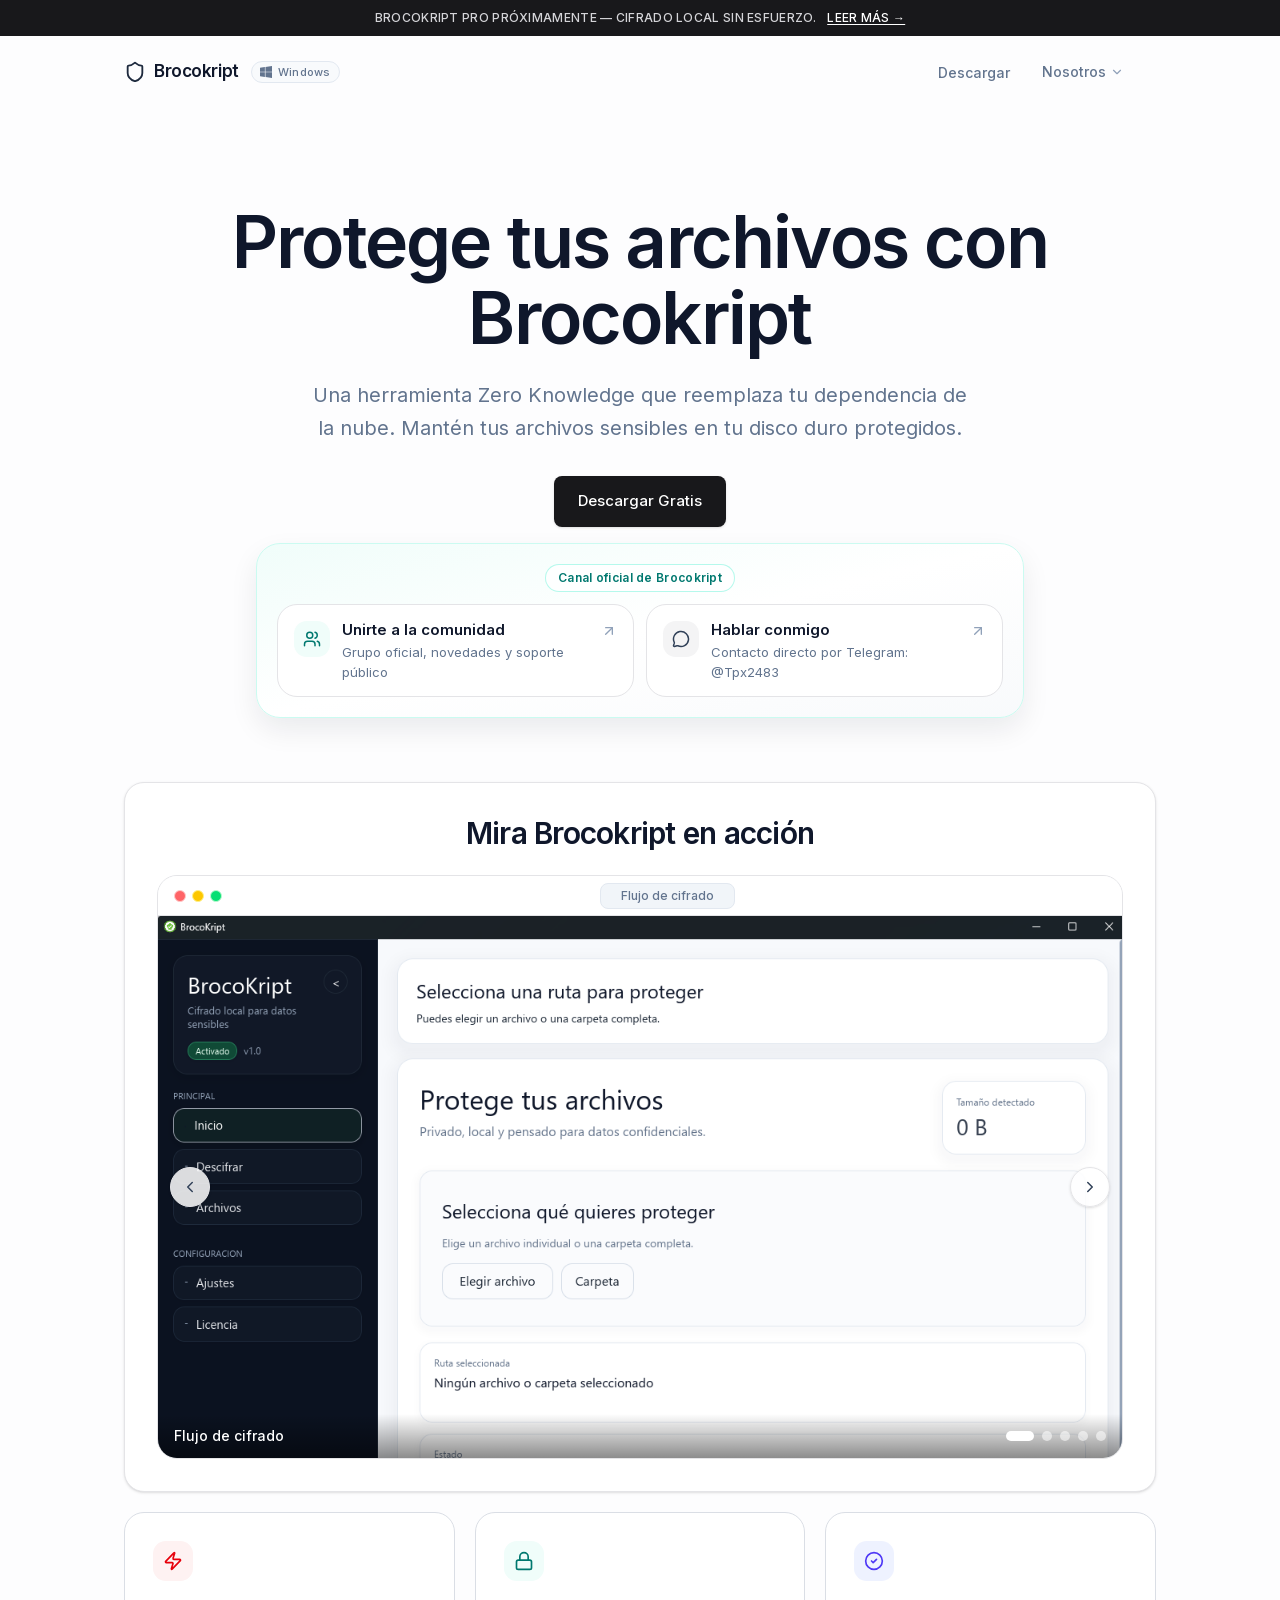
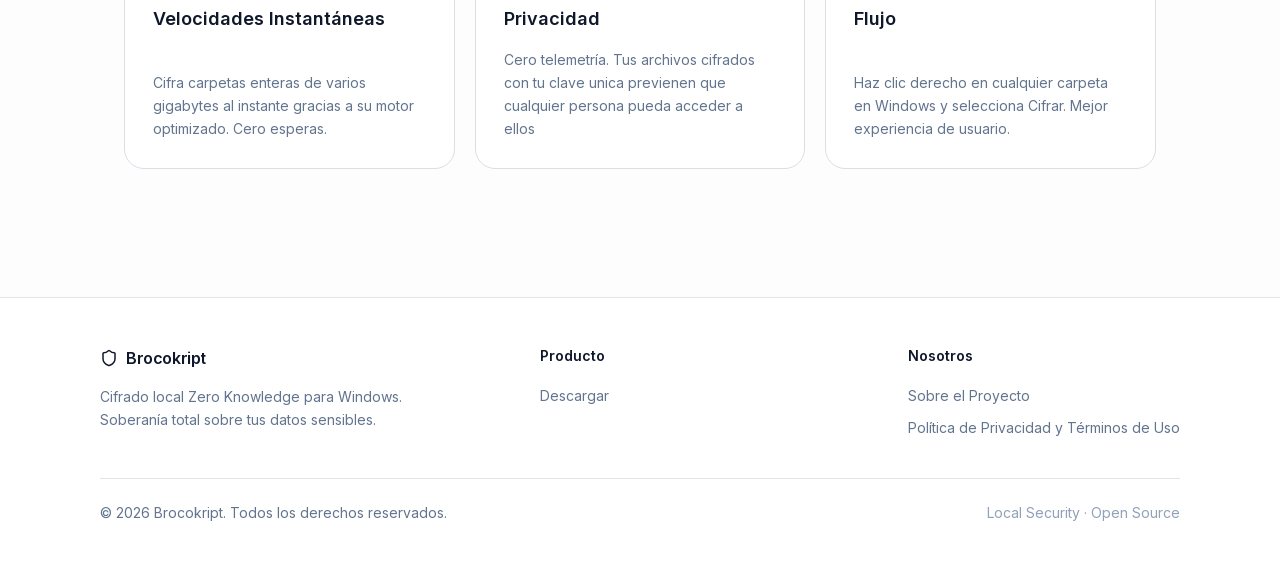
==== index.html @ 17223a68 "Add files via upload" ====
<!DOCTYPE html><html lang="es" class="inter_5901b7c6-module__ec5Qua__variable jetbrains_mono_8d4dab2e-module__xz2qEq__variable" data-scroll-behavior="smooth"><head><meta charSet="utf-8"/><meta name="viewport" content="width=device-width, initial-scale=1"/><link rel="preload" href="/_next/static/media/70bc3e132a0a741e-s.p.1409xf.ylxg8g.woff2" as="font" crossorigin="" type="font/woff2"/><link rel="preload" href="/_next/static/media/83afe278b6a6bb3c-s.p.0q-301v4kxxnr.woff2" as="font" crossorigin="" type="font/woff2"/><link rel="preload" as="image" href="/img/2.png"/><link rel="stylesheet" href="/_next/static/chunks/0jhj.skjzxoo5.css" data-precedence="next"/><link rel="preload" as="script" fetchPriority="low" href="/_next/static/chunks/05tsy9pxtuyv0.js"/><script src="/_next/static/chunks/02i7dfk78~t~2.js" async=""></script><script src="/_next/static/chunks/0vkgb7xyv-nko.js" async=""></script><script src="/_next/static/chunks/0if2ott4se3x8.js" async=""></script><script src="/_next/static/chunks/turbopack-18cuqfn9elldu.js" async=""></script><script src="/_next/static/chunks/0bvmlvd-nt4gj.js" async=""></script><script src="/_next/static/chunks/0d3shmwh5_nmn.js" async=""></script><script src="/_next/static/chunks/0~7e-9u4e_onh.js" async=""></script><script src="/_next/static/chunks/0jyjbh.x~tcw~.js" async=""></script><meta name="next-size-adjust" content=""/><title>Brocokript</title><meta name="description" content="Cifra y protege tus carpetas al instante de forma local. Tecnología de seguridad extrema (AES-256), sin necesidad de subir nada a la nube ni tener conocimientos técnicos."/><meta name="keywords" content="cifrado fácil,proteger carpetas,privacidad,AES-256,seguridad,local,Brocokript"/><meta property="og:title" content="Brocokript | Tu privacidad, blindada."/><meta property="og:description" content="Cifrado local AES-256-GCM fácil de usar. Sin servidores ni huellas en tu ordenador. El control es tuyo."/><meta property="og:type" content="website"/><meta name="twitter:card" content="summary"/><meta name="twitter:title" content="Brocokript | Tu privacidad, blindada."/><meta name="twitter:description" content="Cifrado local AES-256-GCM fácil de usar. Sin servidores ni huellas en tu ordenador. El control es tuyo."/><link rel="shortcut icon" href="/icon.svg"/><link rel="icon" href="/icon.svg"/><link rel="apple-touch-icon" href="/apple-icon.png"/><script src="/_next/static/chunks/03~yq9q893hmn.js" noModule=""></script></head><body class="font-sans antialiased"><div hidden=""><!--$--><!--/$--></div><main class="min-h-screen bg-[#FDFDFE] text-slate-900 font-sans selection:bg-teal-100"><div class="bg-zinc-900 text-zinc-300 py-2.5 px-4 text-center text-xs font-medium tracking-wide">BROCOKRIPT PRO PRÓXIMAMENTE — CIFRADO LOCAL SIN ESFUERZO.<!-- --> <a class="text-white underline underline-offset-2 ml-2 hover:text-teal-300 transition-colors" href="/descargar/">LEER MÁS →</a></div><header class="sticky top-0 z-50 transition-all duration-200 bg-transparent"><nav class="max-w-[1080px] mx-auto px-4 sm:px-6 h-[72px] flex items-center justify-between"><div class="flex items-center gap-3"><a class="flex items-center gap-2 group" href="/"><svg xmlns="http://www.w3.org/2000/svg" width="22" height="22" viewBox="0 0 24 24" fill="none" stroke="currentColor" stroke-width="2" stroke-linecap="round" stroke-linejoin="round" class="lucide lucide-shield text-slate-800 transition-colors" aria-hidden="true"><path d="M20 13c0 5-3.5 7.5-7.66 8.95a1 1 0 0 1-.67-.01C7.5 20.5 4 18 4 13V6a1 1 0 0 1 1-1c2 0 4.5-1.2 6.24-2.72a1.17 1.17 0 0 1 1.52 0C14.51 3.81 17 5 19 5a1 1 0 0 1 1 1z"></path></svg><span class="font-semibold text-[17px] tracking-tight text-slate-900">Brocokript</span></a><span class="hidden sm:inline-flex items-center gap-1.5 px-2 py-0.5 rounded-full border border-slate-200 bg-slate-50 text-[11px] font-medium text-slate-500 tracking-wide"><svg class="w-3 h-3" viewBox="0 0 24 24" fill="currentColor"><path d="M0 3.449L9.75 2.1v9.451H0m10.949-9.602L24 0v11.4H10.949M0 12.6h9.75v9.451L0 20.699M10.949 12.6H24V24l-12.9-1.801"></path></svg>Windows</span></div><ul class="hidden md:flex items-center gap-8 ml-auto mr-8"><li><a class="text-sm font-medium transition-colors text-slate-500 hover:text-slate-900" href="/descargar/">Descargar</a></li><li class="relative group"><button class="flex items-center gap-1 text-sm font-medium text-slate-500 hover:text-slate-900 transition-colors py-2">Nosotros<svg xmlns="http://www.w3.org/2000/svg" width="14" height="14" viewBox="0 0 24 24" fill="none" stroke="currentColor" stroke-width="2" stroke-linecap="round" stroke-linejoin="round" class="lucide lucide-chevron-down text-slate-400 group-hover:rotate-180 transition-transform duration-200" aria-hidden="true"><path d="m6 9 6 6 6-6"></path></svg></button><div class="absolute top-full left-1/2 -translate-x-1/2 pt-2 opacity-0 invisible group-hover:opacity-100 group-hover:visible transition-all duration-200 z-50"><div class="flex flex-col gap-1 w-56 p-2 bg-white rounded-xl shadow-xl border border-zinc-200"><a class="px-3 py-2 text-sm font-medium text-slate-500 hover:text-slate-900 hover:bg-zinc-50 rounded-md transition-colors" href="/about/">Sobre el Proyecto</a><div class="h-px w-full bg-zinc-100 my-1"></div><a class="px-3 py-2 text-sm font-medium text-slate-500 hover:text-slate-900 hover:bg-zinc-50 rounded-md transition-colors" href="/legal/">Política de Privacidad y Términos de Uso</a></div></div></li></ul><div class="md:hidden flex items-center gap-3"><button class="text-slate-700 hover:text-slate-900 transition-colors p-2" aria-label="Menu"><svg xmlns="http://www.w3.org/2000/svg" width="24" height="24" viewBox="0 0 24 24" fill="none" stroke="currentColor" stroke-width="2" stroke-linecap="round" stroke-linejoin="round" class="lucide lucide-menu" aria-hidden="true"><path d="M4 5h16"></path><path d="M4 12h16"></path><path d="M4 19h16"></path></svg></button></div></nav></header><section class="pt-24 pb-16 px-4 sm:px-6 max-w-5xl mx-auto flex flex-col items-center text-center"><h1 class="text-5xl sm:text-6xl md:text-7xl font-semibold tracking-tight text-slate-900 leading-[1.05] max-w-4xl whitespace-pre-line" style="opacity:0;transform:translateY(20px)">Protege tus archivos con Brocokript</h1><p class="mt-6 text-lg sm:text-xl text-slate-500 max-w-2xl leading-relaxed" style="opacity:0;transform:translateY(20px)">Una herramienta Zero Knowledge que reemplaza tu dependencia de la nube. Mantén tus archivos sensibles en tu disco duro protegidos.</p><div class="mt-8 w-full max-w-3xl" style="opacity:0;transform:translateY(20px)"><div class="flex items-center justify-center"><a class="w-full sm:w-auto px-6 py-3.5 bg-zinc-900 text-white font-medium rounded-md hover:bg-zinc-800 transition-all text-[15px] shadow-sm hover:shadow-md flex items-center justify-center gap-2" href="/descargar/">Descargar Gratis</a></div><div class="mt-4 rounded-2xl border border-teal-100 bg-gradient-to-br from-teal-50 via-white to-slate-50 p-4 sm:p-5 shadow-[0_12px_28px_rgba(15,23,42,0.08)]"><div class="mb-3 flex items-center justify-center"><span class="inline-flex items-center gap-2 rounded-full border border-teal-200/70 bg-white/80 px-3 py-1 text-[12px] font-semibold tracking-wide text-teal-700">Canal oficial de Brocokript</span></div><div class="grid grid-cols-1 sm:grid-cols-2 gap-3"><a href="https://t.me/brocokript" target="_blank" rel="noopener noreferrer" class="group rounded-xl border border-zinc-200 bg-white px-4 py-3.5 text-left transition-all hover:border-teal-300 hover:shadow-sm"><div class="flex items-start gap-3"><div class="mt-0.5 h-9 w-9 rounded-lg bg-teal-50 text-teal-700 flex items-center justify-center"><svg xmlns="http://www.w3.org/2000/svg" width="18" height="18" viewBox="0 0 24 24" fill="none" stroke="currentColor" stroke-width="2" stroke-linecap="round" stroke-linejoin="round" class="lucide lucide-users" aria-hidden="true"><path d="M16 21v-2a4 4 0 0 0-4-4H6a4 4 0 0 0-4 4v2"></path><path d="M16 3.128a4 4 0 0 1 0 7.744"></path><path d="M22 21v-2a4 4 0 0 0-3-3.87"></path><circle cx="9" cy="7" r="4"></circle></svg></div><div class="flex-1"><p class="text-[15px] font-semibold text-slate-900">Unirte a la comunidad</p><p class="text-[13px] text-slate-500 mt-0.5">Grupo oficial, novedades y soporte público</p></div><svg xmlns="http://www.w3.org/2000/svg" width="16" height="16" viewBox="0 0 24 24" fill="none" stroke="currentColor" stroke-width="2" stroke-linecap="round" stroke-linejoin="round" class="lucide lucide-arrow-up-right text-slate-400 mt-1 group-hover:text-teal-700 transition-colors" aria-hidden="true"><path d="M7 7h10v10"></path><path d="M7 17 17 7"></path></svg></div></a><a href="https://t.me/Tpx2483" target="_blank" rel="noopener noreferrer" class="group rounded-xl border border-zinc-200 bg-white px-4 py-3.5 text-left transition-all hover:border-teal-300 hover:shadow-sm"><div class="flex items-start gap-3"><div class="mt-0.5 h-9 w-9 rounded-lg bg-zinc-100 text-slate-700 flex items-center justify-center"><svg xmlns="http://www.w3.org/2000/svg" width="18" height="18" viewBox="0 0 24 24" fill="none" stroke="currentColor" stroke-width="2" stroke-linecap="round" stroke-linejoin="round" class="lucide lucide-message-circle" aria-hidden="true"><path d="M2.992 16.342a2 2 0 0 1 .094 1.167l-1.065 3.29a1 1 0 0 0 1.236 1.168l3.413-.998a2 2 0 0 1 1.099.092 10 10 0 1 0-4.777-4.719"></path></svg></div><div class="flex-1"><p class="text-[15px] font-semibold text-slate-900">Hablar conmigo</p><p class="text-[13px] text-slate-500 mt-0.5">Contacto directo por Telegram: @Tpx2483</p></div><svg xmlns="http://www.w3.org/2000/svg" width="16" height="16" viewBox="0 0 24 24" fill="none" stroke="currentColor" stroke-width="2" stroke-linecap="round" stroke-linejoin="round" class="lucide lucide-arrow-up-right text-slate-400 mt-1 group-hover:text-teal-700 transition-colors" aria-hidden="true"><path d="M7 7h10v10"></path><path d="M7 17 17 7"></path></svg></div></a></div></div></div></section><section class="max-w-[1080px] mx-auto px-4 sm:px-6 pb-32"><div class="grid grid-cols-1 md:grid-cols-12 gap-5 auto-rows-auto" style="opacity:0"><div class="md:col-span-12 flex flex-col gap-6 rounded-[1.25rem] border border-zinc-200 bg-white p-6 sm:p-8 shadow-sm overflow-hidden" style="opacity:0;transform:translateY(30px)"><div class="flex flex-col items-center"><h2 class="text-2xl sm:text-3xl font-semibold tracking-tight text-slate-900 text-center">Mira Brocokript en acción</h2></div><div class="bg-slate-50 border border-zinc-200 rounded-xl overflow-hidden shadow-[inset_0_2px_15px_rgba(0,0,0,0.03)]"><div class="h-10 bg-white border-b border-zinc-200 flex items-center px-4 gap-2"><div class="flex gap-1.5"><div class="w-3 h-3 rounded-full border border-red-200 bg-red-400"></div><div class="w-3 h-3 rounded-full border border-yellow-200 bg-yellow-400"></div><div class="w-3 h-3 rounded-full border border-green-200 bg-green-400"></div></div><div class="mx-auto font-medium text-xs text-slate-500 bg-slate-100 px-5 py-1 rounded-md border border-slate-200">Flujo de cifrado</div></div><div class="relative aspect-[16/10] md:aspect-[16/9] bg-slate-100"><div class="absolute inset-0" style="opacity:0;transform:scale(1.02)"><img alt="Vista principal para proteger archivos y carpetas" decoding="async" data-nimg="fill" class="object-cover object-top" style="position:absolute;height:100%;width:100%;left:0;top:0;right:0;bottom:0;color:transparent" src="/img/2.png"/></div><button type="button" class="absolute left-3 top-1/2 -translate-y-1/2 h-10 w-10 rounded-full bg-white/85 border border-zinc-200 text-slate-700 hover:bg-white transition-colors shadow-sm flex items-center justify-center" aria-label="Imagen anterior"><svg xmlns="http://www.w3.org/2000/svg" width="18" height="18" viewBox="0 0 24 24" fill="none" stroke="currentColor" stroke-width="2" stroke-linecap="round" stroke-linejoin="round" class="lucide lucide-chevron-left" aria-hidden="true"><path d="m15 18-6-6 6-6"></path></svg></button><button type="button" class="absolute right-3 top-1/2 -translate-y-1/2 h-10 w-10 rounded-full bg-white/85 border border-zinc-200 text-slate-700 hover:bg-white transition-colors shadow-sm flex items-center justify-center" aria-label="Siguiente imagen"><svg xmlns="http://www.w3.org/2000/svg" width="18" height="18" viewBox="0 0 24 24" fill="none" stroke="currentColor" stroke-width="2" stroke-linecap="round" stroke-linejoin="round" class="lucide lucide-chevron-right" aria-hidden="true"><path d="m9 18 6-6-6-6"></path></svg></button><div class="absolute inset-x-0 bottom-0 bg-gradient-to-t from-black/45 to-transparent px-4 py-3"><div class="flex items-center justify-between"><p class="text-white text-sm font-medium">Flujo de cifrado</p><div class="flex items-center gap-2"><button type="button" class="h-2.5 rounded-full transition-all w-7 bg-white" aria-label="Ir a la imagen 1"></button><button type="button" class="h-2.5 rounded-full transition-all w-2.5 bg-white/55 hover:bg-white/80" aria-label="Ir a la imagen 2"></button><button type="button" class="h-2.5 rounded-full transition-all w-2.5 bg-white/55 hover:bg-white/80" aria-label="Ir a la imagen 3"></button><button type="button" class="h-2.5 rounded-full transition-all w-2.5 bg-white/55 hover:bg-white/80" aria-label="Ir a la imagen 4"></button><button type="button" class="h-2.5 rounded-full transition-all w-2.5 bg-white/55 hover:bg-white/80" aria-label="Ir a la imagen 5"></button></div></div></div></div></div></div><div class="md:col-span-4 bento-card" style="opacity:0;transform:translateY(20px)"><div class="w-10 h-10 rounded-lg bg-red-50 text-red-600 flex items-center justify-center mb-2"><svg xmlns="http://www.w3.org/2000/svg" width="20" height="20" viewBox="0 0 24 24" fill="none" stroke="currentColor" stroke-width="2" stroke-linecap="round" stroke-linejoin="round" class="lucide lucide-zap" aria-hidden="true"><path d="M4 14a1 1 0 0 1-.78-1.63l9.9-10.2a.5.5 0 0 1 .86.46l-1.92 6.02A1 1 0 0 0 13 10h7a1 1 0 0 1 .78 1.63l-9.9 10.2a.5.5 0 0 1-.86-.46l1.92-6.02A1 1 0 0 0 11 14z"></path></svg></div><h3 class="font-semibold text-slate-900 text-lg">Velocidades Instantáneas</h3><p class="text-sm text-slate-500 leading-relaxed mt-auto">Cifra carpetas enteras de varios gigabytes al instante gracias a su motor optimizado. Cero esperas.</p></div><div class="md:col-span-4 bento-card" style="opacity:0;transform:translateY(20px)"><div class="w-10 h-10 rounded-lg bg-teal-50 text-teal-700 flex items-center justify-center mb-2"><svg xmlns="http://www.w3.org/2000/svg" width="20" height="20" viewBox="0 0 24 24" fill="none" stroke="currentColor" stroke-width="2" stroke-linecap="round" stroke-linejoin="round" class="lucide lucide-lock" aria-hidden="true"><rect width="18" height="11" x="3" y="11" rx="2" ry="2"></rect><path d="M7 11V7a5 5 0 0 1 10 0v4"></path></svg></div><h3 class="font-semibold text-slate-900 text-lg">Privacidad</h3><p class="text-sm text-slate-500 leading-relaxed mt-auto">Cero telemetría. Tus archivos cifrados con tu clave unica previenen que cualquier persona pueda acceder a ellos</p></div><div class="md:col-span-4 bento-card" style="opacity:0;transform:translateY(20px)"><div class="w-10 h-10 rounded-lg bg-indigo-50 text-indigo-600 flex items-center justify-center mb-2"><svg xmlns="http://www.w3.org/2000/svg" width="20" height="20" viewBox="0 0 24 24" fill="none" stroke="currentColor" stroke-width="2" stroke-linecap="round" stroke-linejoin="round" class="lucide lucide-circle-check" aria-hidden="true"><circle cx="12" cy="12" r="10"></circle><path d="m9 12 2 2 4-4"></path></svg></div><h3 class="font-semibold text-slate-900 text-lg">Flujo</h3><p class="text-sm text-slate-500 leading-relaxed mt-auto">Haz clic derecho en cualquier carpeta en Windows y selecciona Cifrar. Mejor experiencia de usuario.</p></div></div></section><footer class="border-t border-zinc-200 bg-white px-4 sm:px-6 py-12 font-sans mt-auto"><div class="max-w-[1080px] mx-auto"><div class="flex flex-col md:flex-row justify-between gap-10 mb-10"><div class="flex flex-col gap-3 max-w-xs"><a class="flex items-center gap-2" href="/"><svg xmlns="http://www.w3.org/2000/svg" width="18" height="18" viewBox="0 0 24 24" fill="none" stroke="currentColor" stroke-width="2" stroke-linecap="round" stroke-linejoin="round" class="lucide lucide-shield text-slate-900" aria-hidden="true"><path d="M20 13c0 5-3.5 7.5-7.66 8.95a1 1 0 0 1-.67-.01C7.5 20.5 4 18 4 13V6a1 1 0 0 1 1-1c2 0 4.5-1.2 6.24-2.72a1.17 1.17 0 0 1 1.52 0C14.51 3.81 17 5 19 5a1 1 0 0 1 1 1z"></path></svg><span class="font-semibold tracking-tight text-slate-900">Brocokript</span></a><p class="text-slate-500 text-sm leading-relaxed mt-1">Cifrado local Zero Knowledge para Windows. Soberanía total sobre tus datos sensibles.</p></div><div class="grid grid-cols-2 gap-12 sm:gap-24"><div class="flex flex-col gap-3"><p class="text-sm font-semibold text-slate-900 mb-2">Producto</p><a class="text-sm text-slate-500 hover:text-slate-900 transition-colors" href="/descargar/">Descargar</a></div><div class="flex flex-col gap-3"><p class="text-sm font-semibold text-slate-900 mb-2">Nosotros</p><a class="text-sm text-slate-500 hover:text-slate-900 transition-colors" href="/about/">Sobre el Proyecto</a><a class="text-sm text-slate-500 hover:text-slate-900 transition-colors" href="/legal/">Política de Privacidad y Términos de Uso</a></div></div></div><div class="h-px bg-zinc-200 mb-6"></div><div class="flex flex-col md:flex-row items-center justify-between gap-4"><p class="text-sm text-slate-500">© <!-- -->2026<!-- --> Brocokript. <!-- -->Todos los derechos reservados.</p><span class="text-sm text-slate-400">Local Security · Open Source</span></div></div></footer></main><!--$--><!--/$--><!--$!--><template data-dgst="BAILOUT_TO_CLIENT_SIDE_RENDERING"></template><!--/$--><script src="/_next/static/chunks/05tsy9pxtuyv0.js" id="_R_" async=""></script><script>(self.__next_f=self.__next_f||[]).push([0])</script><script>self.__next_f.push([1,"1:\"$Sreact.fragment\"\n2:I[38447,[\"/_next/static/chunks/0bvmlvd-nt4gj.js\",\"/_next/static/chunks/0d3shmwh5_nmn.js\"],\"LanguageProvider\"]\n3:I[39756,[\"/_next/static/chunks/0bvmlvd-nt4gj.js\",\"/_next/static/chunks/0d3shmwh5_nmn.js\"],\"default\"]\n4:I[37457,[\"/_next/static/chunks/0bvmlvd-nt4gj.js\",\"/_next/static/chunks/0d3shmwh5_nmn.js\"],\"default\"]\n5:I[2355,[\"/_next/static/chunks/0bvmlvd-nt4gj.js\",\"/_next/static/chunks/0d3shmwh5_nmn.js\"],\"Analytics\"]\n6:I[47257,[\"/_next/static/chunks/0bvmlvd-nt4gj.js\",\"/_next/static/chunks/0d3shmwh5_nmn.js\"],\"ClientPageRoot\"]\n7:I[31713,[\"/_next/static/chunks/0bvmlvd-nt4gj.js\",\"/_next/static/chunks/0d3shmwh5_nmn.js\",\"/_next/static/chunks/0~7e-9u4e_onh.js\",\"/_next/static/chunks/0jyjbh.x~tcw~.js\"],\"default\"]\na:I[97367,[\"/_next/static/chunks/0bvmlvd-nt4gj.js\",\"/_next/static/chunks/0d3shmwh5_nmn.js\"],\"OutletBoundary\"]\nb:\"$Sreact.suspense\"\nd:I[97367,[\"/_next/static/chunks/0bvmlvd-nt4gj.js\",\"/_next/static/chunks/0d3shmwh5_nmn.js\"],\"ViewportBoundary\"]\nf:I[97367,[\"/_next/static/chunks/0bvmlvd-nt4gj.js\",\"/_next/static/chunks/0d3shmwh5_nmn.js\"],\"MetadataBoundary\"]\n11:I[68027,[\"/_next/static/chunks/0bvmlvd-nt4gj.js\",\"/_next/static/chunks/0d3shmwh5_nmn.js\"],\"default\",1]\n:HL[\"/_next/static/chunks/0jhj.skjzxoo5.css\",\"style\"]\n:HL[\"/_next/static/media/70bc3e132a0a741e-s.p.1409xf.ylxg8g.woff2\",\"font\",{\"crossOrigin\":\"\",\"type\":\"font/woff2\"}]\n:HL[\"/_next/static/media/83afe278b6a6bb3c-s.p.0q-301v4kxxnr.woff2\",\"font\",{\"crossOrigin\":\"\",\"type\":\"font/woff2\"}]\n"])</script><script>self.__next_f.push([1,"0:{\"P\":null,\"c\":[\"\",\"\"],\"q\":\"\",\"i\":false,\"f\":[[[\"\",{\"children\":[\"__PAGE__\",{}]},\"$undefined\",\"$undefined\",16],[[\"$\",\"$1\",\"c\",{\"children\":[[[\"$\",\"link\",\"0\",{\"rel\":\"stylesheet\",\"href\":\"/_next/static/chunks/0jhj.skjzxoo5.css\",\"precedence\":\"next\",\"crossOrigin\":\"$undefined\",\"nonce\":\"$undefined\"}],[\"$\",\"script\",\"script-0\",{\"src\":\"/_next/static/chunks/0bvmlvd-nt4gj.js\",\"async\":true,\"nonce\":\"$undefined\"}],[\"$\",\"script\",\"script-1\",{\"src\":\"/_next/static/chunks/0d3shmwh5_nmn.js\",\"async\":true,\"nonce\":\"$undefined\"}]],[\"$\",\"html\",null,{\"lang\":\"es\",\"className\":\"inter_5901b7c6-module__ec5Qua__variable jetbrains_mono_8d4dab2e-module__xz2qEq__variable\",\"data-scroll-behavior\":\"smooth\",\"children\":[\"$\",\"body\",null,{\"className\":\"font-sans antialiased\",\"children\":[\"$\",\"$L2\",null,{\"children\":[[\"$\",\"$L3\",null,{\"parallelRouterKey\":\"children\",\"error\":\"$undefined\",\"errorStyles\":\"$undefined\",\"errorScripts\":\"$undefined\",\"template\":[\"$\",\"$L4\",null,{}],\"templateStyles\":\"$undefined\",\"templateScripts\":\"$undefined\",\"notFound\":[[[\"$\",\"title\",null,{\"children\":\"404: This page could not be found.\"}],[\"$\",\"div\",null,{\"style\":{\"fontFamily\":\"system-ui,\\\"Segoe UI\\\",Roboto,Helvetica,Arial,sans-serif,\\\"Apple Color Emoji\\\",\\\"Segoe UI Emoji\\\"\",\"height\":\"100vh\",\"textAlign\":\"center\",\"display\":\"flex\",\"flexDirection\":\"column\",\"alignItems\":\"center\",\"justifyContent\":\"center\"},\"children\":[\"$\",\"div\",null,{\"children\":[[\"$\",\"style\",null,{\"dangerouslySetInnerHTML\":{\"__html\":\"body{color:#000;background:#fff;margin:0}.next-error-h1{border-right:1px solid rgba(0,0,0,.3)}@media (prefers-color-scheme:dark){body{color:#fff;background:#000}.next-error-h1{border-right:1px solid rgba(255,255,255,.3)}}\"}}],[\"$\",\"h1\",null,{\"className\":\"next-error-h1\",\"style\":{\"display\":\"inline-block\",\"margin\":\"0 20px 0 0\",\"padding\":\"0 23px 0 0\",\"fontSize\":24,\"fontWeight\":500,\"verticalAlign\":\"top\",\"lineHeight\":\"49px\"},\"children\":404}],[\"$\",\"div\",null,{\"style\":{\"display\":\"inline-block\"},\"children\":[\"$\",\"h2\",null,{\"style\":{\"fontSize\":14,\"fontWeight\":400,\"lineHeight\":\"49px\",\"margin\":0},\"children\":\"This page could not be found.\"}]}]]}]}]],[]],\"forbidden\":\"$undefined\",\"unauthorized\":\"$undefined\"}],[\"$\",\"$L5\",null,{}]]}]}]}]]}],{\"children\":[[\"$\",\"$1\",\"c\",{\"children\":[[\"$\",\"$L6\",null,{\"Component\":\"$7\",\"serverProvidedParams\":{\"searchParams\":{},\"params\":{},\"promises\":[\"$@8\",\"$@9\"]}}],[[\"$\",\"script\",\"script-0\",{\"src\":\"/_next/static/chunks/0~7e-9u4e_onh.js\",\"async\":true,\"nonce\":\"$undefined\"}],[\"$\",\"script\",\"script-1\",{\"src\":\"/_next/static/chunks/0jyjbh.x~tcw~.js\",\"async\":true,\"nonce\":\"$undefined\"}]],[\"$\",\"$La\",null,{\"children\":[\"$\",\"$b\",null,{\"name\":\"Next.MetadataOutlet\",\"children\":\"$@c\"}]}]]}],{},null,false,null]},null,false,null],[\"$\",\"$1\",\"h\",{\"children\":[null,[\"$\",\"$Ld\",null,{\"children\":\"$Le\"}],[\"$\",\"div\",null,{\"hidden\":true,\"children\":[\"$\",\"$Lf\",null,{\"children\":[\"$\",\"$b\",null,{\"name\":\"Next.Metadata\",\"children\":\"$L10\"}]}]}],[\"$\",\"meta\",null,{\"name\":\"next-size-adjust\",\"content\":\"\"}]]}],false]],\"m\":\"$undefined\",\"G\":[\"$11\",[[\"$\",\"link\",\"0\",{\"rel\":\"stylesheet\",\"href\":\"/_next/static/chunks/0jhj.skjzxoo5.css\",\"precedence\":\"next\",\"crossOrigin\":\"$undefined\",\"nonce\":\"$undefined\"}]]],\"S\":true,\"h\":null,\"s\":\"$undefined\",\"l\":\"$undefined\",\"p\":\"$undefined\",\"d\":\"$undefined\",\"b\":\"34caUTT_QugLxf4qBv_Nt\"}\n"])</script><script>self.__next_f.push([1,"8:{}\n9:\"$0:f:0:1:1:children:0:props:children:0:props:serverProvidedParams:params\"\n"])</script><script>self.__next_f.push([1,"e:[[\"$\",\"meta\",\"0\",{\"charSet\":\"utf-8\"}],[\"$\",\"meta\",\"1\",{\"name\":\"viewport\",\"content\":\"width=device-width, initial-scale=1\"}]]\n"])</script><script>self.__next_f.push([1,"12:I[27201,[\"/_next/static/chunks/0bvmlvd-nt4gj.js\",\"/_next/static/chunks/0d3shmwh5_nmn.js\"],\"IconMark\"]\nc:null\n10:[[\"$\",\"title\",\"0\",{\"children\":\"Brocokript\"}],[\"$\",\"meta\",\"1\",{\"name\":\"description\",\"content\":\"Cifra y protege tus carpetas al instante de forma local. Tecnología de seguridad extrema (AES-256), sin necesidad de subir nada a la nube ni tener conocimientos técnicos.\"}],[\"$\",\"meta\",\"2\",{\"name\":\"keywords\",\"content\":\"cifrado fácil,proteger carpetas,privacidad,AES-256,seguridad,local,Brocokript\"}],[\"$\",\"meta\",\"3\",{\"property\":\"og:title\",\"content\":\"Brocokript | Tu privacidad, blindada.\"}],[\"$\",\"meta\",\"4\",{\"property\":\"og:description\",\"content\":\"Cifrado local AES-256-GCM fácil de usar. Sin servidores ni huellas en tu ordenador. El control es tuyo.\"}],[\"$\",\"meta\",\"5\",{\"property\":\"og:type\",\"content\":\"website\"}],[\"$\",\"meta\",\"6\",{\"name\":\"twitter:card\",\"content\":\"summary\"}],[\"$\",\"meta\",\"7\",{\"name\":\"twitter:title\",\"content\":\"Brocokript | Tu privacidad, blindada.\"}],[\"$\",\"meta\",\"8\",{\"name\":\"twitter:description\",\"content\":\"Cifrado local AES-256-GCM fácil de usar. Sin servidores ni huellas en tu ordenador. El control es tuyo.\"}],[\"$\",\"link\",\"9\",{\"rel\":\"shortcut icon\",\"href\":\"/icon.svg\"}],[\"$\",\"link\",\"10\",{\"rel\":\"icon\",\"href\":\"/icon.svg\"}],[\"$\",\"link\",\"11\",{\"rel\":\"apple-touch-icon\",\"href\":\"/apple-icon.png\"}],[\"$\",\"$L12\",\"12\",{}]]\n"])</script></body></html>
---- _next/static/chunks/0jhj.skjzxoo5.css ----
@font-face{font-family:Inter;font-style:normal;font-weight:100 900;font-display:swap;src:url(../media/2c55a0e60120577a-s.0bjc5tiuqdqro.woff2)format("woff2");unicode-range:U+460-52F,U+1C80-1C8A,U+20B4,U+2DE0-2DFF,U+A640-A69F,U+FE2E-FE2F}@font-face{font-family:Inter;font-style:normal;font-weight:100 900;font-display:swap;src:url(../media/9c72aa0f40e4eef8-s.0m6w47a4e5dy9.woff2)format("woff2");unicode-range:U+301,U+400-45F,U+490-491,U+4B0-4B1,U+2116}@font-face{font-family:Inter;font-style:normal;font-weight:100 900;font-display:swap;src:url(../media/ad66f9afd8947f86-s.11u06r12fd6v_.woff2)format("woff2");unicode-range:U+1F??}@font-face{font-family:Inter;font-style:normal;font-weight:100 900;font-display:swap;src:url(../media/5476f68d60460930-s.0wxq9webf.ew4.woff2)format("woff2");unicode-range:U+370-377,U+37A-37F,U+384-38A,U+38C,U+38E-3A1,U+3A3-3FF}@font-face{font-family:Inter;font-style:normal;font-weight:100 900;font-display:swap;src:url(../media/2bbe8d2671613f1f-s.067x_6k0k23tk.woff2)format("woff2");unicode-range:U+102-103,U+110-111,U+128-129,U+168-169,U+1A0-1A1,U+1AF-1B0,U+300-301,U+303-304,U+308-309,U+323,U+329,U+1EA0-1EF9,U+20AB}@font-face{font-family:Inter;font-style:normal;font-weight:100 900;font-display:swap;src:url(../media/1bffadaabf893a1e-s.16ipb6fqu393i.woff2)format("woff2");unicode-range:U+100-2BA,U+2BD-2C5,U+2C7-2CC,U+2CE-2D7,U+2DD-2FF,U+304,U+308,U+329,U+1D00-1DBF,U+1E00-1E9F,U+1EF2-1EFF,U+2020,U+20A0-20AB,U+20AD-20C0,U+2113,U+2C60-2C7F,U+A720-A7FF}@font-face{font-family:Inter;font-style:normal;font-weight:100 900;font-display:swap;src:url(../media/83afe278b6a6bb3c-s.p.0q-301v4kxxnr.woff2)format("woff2");unicode-range:U+??,U+131,U+152-153,U+2BB-2BC,U+2C6,U+2DA,U+2DC,U+304,U+308,U+329,U+2000-206F,U+20AC,U+2122,U+2191,U+2193,U+2212,U+2215,U+FEFF,U+FFFD}@font-face{font-family:Inter Fallback;src:local(Arial);ascent-override:90.44%;descent-override:22.52%;line-gap-override:0.0%;size-adjust:107.12%}.inter_5901b7c6-module__ec5Qua__className{font-family:Inter,Inter Fallback;font-style:normal}.inter_5901b7c6-module__ec5Qua__variable{--font-inter:"Inter", "Inter Fallback"}
@font-face{font-family:JetBrains Mono;font-style:normal;font-weight:100 800;font-display:swap;src:url(../media/13bf9871fe164e7f-s.0s19wthhh_6~m.woff2)format("woff2");unicode-range:U+460-52F,U+1C80-1C8A,U+20B4,U+2DE0-2DFF,U+A640-A69F,U+FE2E-FE2F}@font-face{font-family:JetBrains Mono;font-style:normal;font-weight:100 800;font-display:swap;src:url(../media/cc545e633e20c56d-s.0dza.stei.9v7.woff2)format("woff2");unicode-range:U+301,U+400-45F,U+490-491,U+4B0-4B1,U+2116}@font-face{font-family:JetBrains Mono;font-style:normal;font-weight:100 800;font-display:swap;src:url(../media/71b036adf157cdcf-s.03nf~dfjdkf~..woff2)format("woff2");unicode-range:U+370-377,U+37A-37F,U+384-38A,U+38C,U+38E-3A1,U+3A3-3FF}@font-face{font-family:JetBrains Mono;font-style:normal;font-weight:100 800;font-display:swap;src:url(../media/89b21bb081cb7469-s.0gfhww.tctz1o.woff2)format("woff2");unicode-range:U+102-103,U+110-111,U+128-129,U+168-169,U+1A0-1A1,U+1AF-1B0,U+300-301,U+303-304,U+308-309,U+323,U+329,U+1EA0-1EF9,U+20AB}@font-face{font-family:JetBrains Mono;font-style:normal;font-weight:100 800;font-display:swap;src:url(../media/3fe682a82f50d426-s.09q3q1i5159bl.woff2)format("woff2");unicode-range:U+100-2BA,U+2BD-2C5,U+2C7-2CC,U+2CE-2D7,U+2DD-2FF,U+304,U+308,U+329,U+1D00-1DBF,U+1E00-1E9F,U+1EF2-1EFF,U+2020,U+20A0-20AB,U+20AD-20C0,U+2113,U+2C60-2C7F,U+A720-A7FF}@font-face{font-family:JetBrains Mono;font-style:normal;font-weight:100 800;font-display:swap;src:url(../media/70bc3e132a0a741e-s.p.1409xf.ylxg8g.woff2)format("woff2");unicode-range:U+??,U+131,U+152-153,U+2BB-2BC,U+2C6,U+2DA,U+2DC,U+304,U+308,U+329,U+2000-206F,U+20AC,U+2122,U+2191,U+2193,U+2212,U+2215,U+FEFF,U+FFFD}@font-face{font-family:JetBrains Mono Fallback;src:local(Arial);ascent-override:75.79%;descent-override:22.29%;line-gap-override:0.0%;size-adjust:134.59%}.jetbrains_mono_8d4dab2e-module__xz2qEq__className{font-family:JetBrains Mono,JetBrains Mono Fallback;font-style:normal}.jetbrains_mono_8d4dab2e-module__xz2qEq__variable{--font-jetbrains:"JetBrains Mono", "JetBrains Mono Fallback"}
@layer properties{@supports (((-webkit-hyphens:none)) and (not (margin-trim:inline))) or ((-moz-orient:inline) and (not (color:rgb(from red r g b)))){*,:before,:after,::backdrop{--tw-translate-x:0;--tw-translate-y:0;--tw-translate-z:0;--tw-border-style:solid;--tw-gradient-position:initial;--tw-gradient-from:#0000;--tw-gradient-via:#0000;--tw-gradient-to:#0000;--tw-gradient-stops:initial;--tw-gradient-via-stops:initial;--tw-gradient-from-position:0%;--tw-gradient-via-position:50%;--tw-gradient-to-position:100%;--tw-leading:initial;--tw-font-weight:initial;--tw-tracking:initial;--tw-shadow:0 0 #0000;--tw-shadow-color:initial;--tw-shadow-alpha:100%;--tw-inset-shadow:0 0 #0000;--tw-inset-shadow-color:initial;--tw-inset-shadow-alpha:100%;--tw-ring-color:initial;--tw-ring-shadow:0 0 #0000;--tw-inset-ring-color:initial;--tw-inset-ring-shadow:0 0 #0000;--tw-ring-inset:initial;--tw-ring-offset-width:0px;--tw-ring-offset-color:#fff;--tw-ring-offset-shadow:0 0 #0000;--tw-backdrop-blur:initial;--tw-backdrop-brightness:initial;--tw-backdrop-contrast:initial;--tw-backdrop-grayscale:initial;--tw-backdrop-hue-rotate:initial;--tw-backdrop-invert:initial;--tw-backdrop-opacity:initial;--tw-backdrop-saturate:initial;--tw-backdrop-sepia:initial;--tw-duration:initial;--tw-animation-delay:0s;--tw-animation-direction:normal;--tw-animation-duration:initial;--tw-animation-fill-mode:forwards;--tw-animation-iteration-count:1;--tw-enter-opacity:1;--tw-enter-rotate:0;--tw-enter-scale:1;--tw-enter-translate-x:0;--tw-enter-translate-y:0;--tw-exit-opacity:1;--tw-exit-rotate:0;--tw-exit-scale:1;--tw-exit-translate-x:0;--tw-exit-translate-y:0}}}@layer theme{:root,:host{--color-red-50:#fef2f2;--color-red-200:#ffcaca;--color-red-400:#ff6568;--color-red-600:#e40014;--color-yellow-200:#fff085;--color-yellow-400:#fac800;--color-green-200:#b9f8cf;--color-green-400:#05df72;--color-teal-50:#f0fdfa;--color-teal-100:#cbfbf1;--color-teal-200:#96f7e4;--color-teal-300:#46ecd5;--color-teal-600:#009588;--color-teal-700:#00776e;--color-teal-900:#0b4f4a;--color-indigo-50:#eef2ff;--color-indigo-600:#4f39f6;--color-slate-50:#f8fafc;--color-slate-100:#f1f5f9;--color-slate-200:#e2e8f0;--color-slate-300:#cad5e2;--color-slate-400:#90a1b9;--color-slate-500:#62748e;--color-slate-600:#45556c;--color-slate-700:#314158;--color-slate-800:#1d293d;--color-slate-900:#0f172b;--color-zinc-50:#fafafa;--color-zinc-100:#f4f4f5;--color-zinc-200:#e4e4e7;--color-zinc-300:#d4d4d8;--color-zinc-800:#27272a;--color-zinc-900:#18181b;--color-black:#000;--color-white:#fff;--spacing:.25rem;--container-xs:20rem;--container-2xl:42rem;--container-3xl:48rem;--container-4xl:56rem;--container-5xl:64rem;--text-xs:.75rem;--text-xs--line-height:calc(1 / .75);--text-sm:.875rem;--text-sm--line-height:calc(1.25 / .875);--text-base:1rem;--text-base--line-height:calc(1.5 / 1);--text-lg:1.125rem;--text-lg--line-height:calc(1.75 / 1.125);--text-xl:1.25rem;--text-xl--line-height:calc(1.75 / 1.25);--text-2xl:1.5rem;--text-2xl--line-height:calc(2 / 1.5);--text-3xl:1.875rem;--text-3xl--line-height:calc(2.25 / 1.875);--text-4xl:2.25rem;--text-4xl--line-height:calc(2.5 / 2.25);--text-5xl:3rem;--text-5xl--line-height:1;--text-6xl:3.75rem;--text-6xl--line-height:1;--text-7xl:4.5rem;--text-7xl--line-height:1;--font-weight-medium:500;--font-weight-semibold:600;--tracking-tight:-.025em;--tracking-wide:.025em;--tracking-widest:.1em;--leading-relaxed:1.625;--blur-md:12px;--default-transition-duration:.15s;--default-transition-timing-function:cubic-bezier(.4, 0, .2, 1);--default-font-family:var(--font-inter);--default-mono-font-family:var(--font-inter)}@supports (color:lab(0% 0 0)){:root,:host{--color-red-50:lab(96.5005% 4.18511 1.52329);--color-red-200:lab(86.017% 19.8815 7.75869);--color-red-400:lab(63.7053% 60.7449 31.3109);--color-red-600:lab(48.4493% 77.4328 61.5452);--color-yellow-200:lab(94.3433% -5.00426 52.9663);--color-yellow-400:lab(83.2664% 8.65132 106.895);--color-green-200:lab(92.4222% -26.4702 12.9427);--color-green-400:lab(78.503% -64.9265 39.7492);--color-teal-50:lab(98.3189% -4.74921 -.111723);--color-teal-100:lab(95.1845% -17.4212 -.425434);--color-teal-200:lab(90.7612% -33.1343 -.542295);--color-teal-300:lab(84.8977% -48.1517 -1.3321);--color-teal-600:lab(55.0223% -41.0774 -3.90277);--color-teal-700:lab(44.4134% -33.1436 -4.22149);--color-teal-900:lab(29.506% -21.4706 -3.59886);--color-indigo-50:lab(95.4818% .411302 -6.78529);--color-indigo-600:lab(38.4009% 52.6132 -92.3857);--color-slate-50:lab(98.1434% -.369549 -1.05968);--color-slate-100:lab(96.286% -.852466 -2.46847);--color-slate-200:lab(91.7353% -.998765 -4.76968);--color-slate-300:lab(84.7652% -1.94535 -7.93337);--color-slate-400:lab(65.5349% -2.25151 -14.5072);--color-slate-500:lab(48.0876% -2.03595 -16.5814);--color-slate-600:lab(35.5623% -1.74978 -15.4316);--color-slate-700:lab(26.9569% -1.47018 -15.6993);--color-slate-800:lab(16.132% -.318021 -14.6672);--color-slate-900:lab(7.78673% 1.82346 -15.0537);--color-zinc-50:lab(98.26% 0 0);--color-zinc-100:lab(96.1634% .0993013 -.364029);--color-zinc-200:lab(90.6853% .399202 -1.45452);--color-zinc-300:lab(84.9837% .601262 -2.17985);--color-zinc-800:lab(15.7305% .613749 -2.16959);--color-zinc-900:lab(8.30603% .618212 -2.16573)}}}@layer base{*,:after,:before,::backdrop{box-sizing:border-box;border:0 solid;margin:0;padding:0}::file-selector-button{box-sizing:border-box;border:0 solid;margin:0;padding:0}html,:host{-webkit-text-size-adjust:100%;tab-size:4;line-height:1.5;font-family:var(--default-font-family,ui-sans-serif, system-ui, sans-serif, "Apple Color Emoji", "Segoe UI Emoji", "Segoe UI Symbol", "Noto Color Emoji");font-feature-settings:var(--default-font-feature-settings,normal);font-variation-settings:var(--default-font-variation-settings,normal);-webkit-tap-highlight-color:transparent}hr{height:0;color:inherit;border-top-width:1px}abbr:where([title]){-webkit-text-decoration:underline dotted;text-decoration:underline dotted}h1,h2,h3,h4,h5,h6{font-size:inherit;font-weight:inherit}a{color:inherit;-webkit-text-decoration:inherit;-webkit-text-decoration:inherit;-webkit-text-decoration:inherit;-webkit-text-decoration:inherit;text-decoration:inherit}b,strong{font-weight:bolder}code,kbd,samp,pre{font-family:var(--default-mono-font-family,ui-monospace, SFMono-Regular, Menlo, Monaco, Consolas, "Liberation Mono", "Courier New", monospace);font-feature-settings:var(--default-mono-font-feature-settings,normal);font-variation-settings:var(--default-mono-font-variation-settings,normal);font-size:1em}small{font-size:80%}sub,sup{vertical-align:baseline;font-size:75%;line-height:0;position:relative}sub{bottom:-.25em}sup{top:-.5em}table{text-indent:0;border-color:inherit;border-collapse:collapse}:-moz-focusring{outline:auto}progress{vertical-align:baseline}summary{display:list-item}ol,ul,menu{list-style:none}img,svg,video,canvas,audio,iframe,embed,object{vertical-align:middle;display:block}img,video{max-width:100%;height:auto}button,input,select,optgroup,textarea{font:inherit;font-feature-settings:inherit;font-variation-settings:inherit;letter-spacing:inherit;color:inherit;opacity:1;background-color:#0000;border-radius:0}::file-selector-button{font:inherit;font-feature-settings:inherit;font-variation-settings:inherit;letter-spacing:inherit;color:inherit;opacity:1;background-color:#0000;border-radius:0}:where(select:is([multiple],[size])) optgroup{font-weight:bolder}:where(select:is([multiple],[size])) optgroup option{padding-inline-start:20px}::file-selector-button{margin-inline-end:4px}::placeholder{opacity:1}@supports (not ((-webkit-appearance:-apple-pay-button))) or (contain-intrinsic-size:1px){::placeholder{color:currentColor}@supports (color:color-mix(in lab, red, red)){::placeholder{color:color-mix(in oklab, currentcolor 50%, transparent)}}}textarea{resize:vertical}::-webkit-search-decoration{-webkit-appearance:none}::-webkit-date-and-time-value{min-height:1lh;text-align:inherit}::-webkit-datetime-edit{display:inline-flex}::-webkit-datetime-edit-fields-wrapper{padding:0}::-webkit-datetime-edit{padding-block:0}::-webkit-datetime-edit-year-field{padding-block:0}::-webkit-datetime-edit-month-field{padding-block:0}::-webkit-datetime-edit-day-field{padding-block:0}::-webkit-datetime-edit-hour-field{padding-block:0}::-webkit-datetime-edit-minute-field{padding-block:0}::-webkit-datetime-edit-second-field{padding-block:0}::-webkit-datetime-edit-millisecond-field{padding-block:0}::-webkit-datetime-edit-meridiem-field{padding-block:0}::-webkit-calendar-picker-indicator{line-height:1}:-moz-ui-invalid{box-shadow:none}button,input:where([type=button],[type=reset],[type=submit]){appearance:button}::file-selector-button{appearance:button}::-webkit-inner-spin-button{height:auto}::-webkit-outer-spin-button{height:auto}[hidden]:where(:not([hidden=until-found])){display:none!important}*{border-color:var(--border)}html{scroll-behavior:smooth}body{background-color:var(--background);font-family:var(--font-inter);color:var(--foreground);-webkit-font-smoothing:antialiased;-moz-osx-font-smoothing:grayscale}}@layer components;@layer utilities{.invisible{visibility:hidden}.absolute{position:absolute}.relative{position:relative}.static{position:static}.sticky{position:sticky}.inset-0{inset:calc(var(--spacing) * 0)}.inset-x-0{inset-inline:calc(var(--spacing) * 0)}.start{inset-inline-start:var(--spacing)}.top-0{top:calc(var(--spacing) * 0)}.top-1\/2{top:50%}.top-full{top:100%}.right-3{right:calc(var(--spacing) * 3)}.bottom-0{bottom:calc(var(--spacing) * 0)}.left-0{left:calc(var(--spacing) * 0)}.left-1\/2{left:50%}.left-3{left:calc(var(--spacing) * 3)}.z-50{z-index:50}.container{width:100%}@media (min-width:40rem){.container{max-width:40rem}}@media (min-width:48rem){.container{max-width:48rem}}@media (min-width:64rem){.container{max-width:64rem}}@media (min-width:80rem){.container{max-width:80rem}}@media (min-width:96rem){.container{max-width:96rem}}.-mx-2{margin-inline:calc(var(--spacing) * -2)}.mx-auto{margin-inline:auto}.my-1{margin-block:calc(var(--spacing) * 1)}.mt-0\.5{margin-top:calc(var(--spacing) * .5)}.mt-1{margin-top:calc(var(--spacing) * 1)}.mt-2{margin-top:calc(var(--spacing) * 2)}.mt-4{margin-top:calc(var(--spacing) * 4)}.mt-6{margin-top:calc(var(--spacing) * 6)}.mt-8{margin-top:calc(var(--spacing) * 8)}.mt-auto{margin-top:auto}.mr-8{margin-right:calc(var(--spacing) * 8)}.-mb-1{margin-bottom:calc(var(--spacing) * -1)}.mb-0\.5{margin-bottom:calc(var(--spacing) * .5)}.mb-1\.5{margin-bottom:calc(var(--spacing) * 1.5)}.mb-2{margin-bottom:calc(var(--spacing) * 2)}.mb-3{margin-bottom:calc(var(--spacing) * 3)}.mb-4{margin-bottom:calc(var(--spacing) * 4)}.mb-6{margin-bottom:calc(var(--spacing) * 6)}.mb-10{margin-bottom:calc(var(--spacing) * 10)}.mb-12{margin-bottom:calc(var(--spacing) * 12)}.mb-16{margin-bottom:calc(var(--spacing) * 16)}.ml-2{margin-left:calc(var(--spacing) * 2)}.ml-auto{margin-left:auto}.contents{display:contents}.flex{display:flex}.grid{display:grid}.hidden{display:none}.inline-flex{display:inline-flex}.aspect-\[16\/10\]{aspect-ratio:16/10}.h-1{height:calc(var(--spacing) * 1)}.h-1\.5{height:calc(var(--spacing) * 1.5)}.h-2\.5{height:calc(var(--spacing) * 2.5)}.h-3{height:calc(var(--spacing) * 3)}.h-9{height:calc(var(--spacing) * 9)}.h-10{height:calc(var(--spacing) * 10)}.h-\[72px\]{height:72px}.h-px{height:1px}.min-h-\[calc\(100vh-80px\)\]{min-height:calc(100vh - 80px)}.min-h-screen{min-height:100vh}.w-2\.5{width:calc(var(--spacing) * 2.5)}.w-3{width:calc(var(--spacing) * 3)}.w-7{width:calc(var(--spacing) * 7)}.w-9{width:calc(var(--spacing) * 9)}.w-10{width:calc(var(--spacing) * 10)}.w-20{width:calc(var(--spacing) * 20)}.w-56{width:calc(var(--spacing) * 56)}.w-fit{width:fit-content}.w-full{width:100%}.max-w-2xl{max-width:var(--container-2xl)}.max-w-3xl{max-width:var(--container-3xl)}.max-w-4xl{max-width:var(--container-4xl)}.max-w-5xl{max-width:var(--container-5xl)}.max-w-\[1080px\]{max-width:1080px}.max-w-none{max-width:none}.max-w-xs{max-width:var(--container-xs)}.flex-1{flex:1}.flex-shrink-0{flex-shrink:0}.-translate-x-1\/2{--tw-translate-x:calc(calc(1 / 2 * 100%) * -1);translate:var(--tw-translate-x) var(--tw-translate-y)}.-translate-y-1\/2{--tw-translate-y:calc(calc(1 / 2 * 100%) * -1);translate:var(--tw-translate-x) var(--tw-translate-y)}.auto-rows-auto{grid-auto-rows:auto}.grid-cols-1{grid-template-columns:repeat(1,minmax(0,1fr))}.grid-cols-2{grid-template-columns:repeat(2,minmax(0,1fr))}.flex-col{flex-direction:column}.items-center{align-items:center}.items-end{align-items:flex-end}.items-start{align-items:flex-start}.justify-between{justify-content:space-between}.justify-center{justify-content:center}.gap-0\.5{gap:calc(var(--spacing) * .5)}.gap-1{gap:calc(var(--spacing) * 1)}.gap-1\.5{gap:calc(var(--spacing) * 1.5)}.gap-2{gap:calc(var(--spacing) * 2)}.gap-3{gap:calc(var(--spacing) * 3)}.gap-4{gap:calc(var(--spacing) * 4)}.gap-5{gap:calc(var(--spacing) * 5)}.gap-6{gap:calc(var(--spacing) * 6)}.gap-8{gap:calc(var(--spacing) * 8)}.gap-10{gap:calc(var(--spacing) * 10)}.gap-12{gap:calc(var(--spacing) * 12)}.overflow-hidden{overflow:hidden}.rounded-2xl{border-radius:1.5rem}.rounded-\[1\.25rem\]{border-radius:1.25rem}.rounded-full{border-radius:3.40282e38px}.rounded-lg{border-radius:.8rem}.rounded-md{border-radius:.5rem}.rounded-xl{border-radius:1.25rem}.border{border-style:var(--tw-border-style);border-width:1px}.border-t{border-top-style:var(--tw-border-style);border-top-width:1px}.border-b{border-bottom-style:var(--tw-border-style);border-bottom-width:1px}.border-b-0{border-bottom-style:var(--tw-border-style);border-bottom-width:0}.border-green-200{border-color:var(--color-green-200)}.border-red-200{border-color:var(--color-red-200)}.border-slate-200{border-color:var(--color-slate-200)}.border-teal-100{border-color:var(--color-teal-100)}.border-teal-200\/70{border-color:#96f7e4b3}@supports (color:color-mix(in lab, red, red)){.border-teal-200\/70{border-color:color-mix(in oklab, var(--color-teal-200) 70%, transparent)}}.border-yellow-200{border-color:var(--color-yellow-200)}.border-zinc-100{border-color:var(--color-zinc-100)}.border-zinc-200{border-color:var(--color-zinc-200)}.bg-\[\#FDFDFE\]{background-color:#fdfdfe}.bg-background{background-color:var(--background)}.bg-green-400{background-color:var(--color-green-400)}.bg-indigo-50{background-color:var(--color-indigo-50)}.bg-red-50{background-color:var(--color-red-50)}.bg-red-400{background-color:var(--color-red-400)}.bg-slate-50{background-color:var(--color-slate-50)}.bg-slate-100{background-color:var(--color-slate-100)}.bg-teal-50{background-color:var(--color-teal-50)}.bg-teal-50\/50{background-color:#f0fdfa80}@supports (color:color-mix(in lab, red, red)){.bg-teal-50\/50{background-color:color-mix(in oklab, var(--color-teal-50) 50%, transparent)}}.bg-teal-600{background-color:var(--color-teal-600)}.bg-transparent{background-color:#0000}.bg-white{background-color:var(--color-white)}.bg-white\/55{background-color:#ffffff8c}@supports (color:color-mix(in lab, red, red)){.bg-white\/55{background-color:color-mix(in oklab, var(--color-white) 55%, transparent)}}.bg-white\/80{background-color:#fffc}@supports (color:color-mix(in lab, red, red)){.bg-white\/80{background-color:color-mix(in oklab, var(--color-white) 80%, transparent)}}.bg-white\/85{background-color:#ffffffd9}@supports (color:color-mix(in lab, red, red)){.bg-white\/85{background-color:color-mix(in oklab, var(--color-white) 85%, transparent)}}.bg-white\/90{background-color:#ffffffe6}@supports (color:color-mix(in lab, red, red)){.bg-white\/90{background-color:color-mix(in oklab, var(--color-white) 90%, transparent)}}.bg-yellow-400{background-color:var(--color-yellow-400)}.bg-zinc-100{background-color:var(--color-zinc-100)}.bg-zinc-200{background-color:var(--color-zinc-200)}.bg-zinc-900{background-color:var(--color-zinc-900)}.bg-gradient-to-br{--tw-gradient-position:to bottom right in oklab;background-image:linear-gradient(var(--tw-gradient-stops))}.bg-gradient-to-t{--tw-gradient-position:to top in oklab;background-image:linear-gradient(var(--tw-gradient-stops))}.from-black\/45{--tw-gradient-from:#00000073}@supports (color:color-mix(in lab, red, red)){.from-black\/45{--tw-gradient-from:color-mix(in oklab, var(--color-black) 45%, transparent)}}.from-black\/45{--tw-gradient-stops:var(--tw-gradient-via-stops,var(--tw-gradient-position), var(--tw-gradient-from) var(--tw-gradient-from-position), var(--tw-gradient-to) var(--tw-gradient-to-position))}.from-teal-50{--tw-gradient-from:var(--color-teal-50);--tw-gradient-stops:var(--tw-gradient-via-stops,var(--tw-gradient-position), var(--tw-gradient-from) var(--tw-gradient-from-position), var(--tw-gradient-to) var(--tw-gradient-to-position))}.via-white{--tw-gradient-via:var(--color-white);--tw-gradient-via-stops:var(--tw-gradient-position), var(--tw-gradient-from) var(--tw-gradient-from-position), var(--tw-gradient-via) var(--tw-gradient-via-position), var(--tw-gradient-to) var(--tw-gradient-to-position);--tw-gradient-stops:var(--tw-gradient-via-stops)}.to-slate-50{--tw-gradient-to:var(--color-slate-50);--tw-gradient-stops:var(--tw-gradient-via-stops,var(--tw-gradient-position), var(--tw-gradient-from) var(--tw-gradient-from-position), var(--tw-gradient-to) var(--tw-gradient-to-position))}.to-transparent{--tw-gradient-to:transparent;--tw-gradient-stops:var(--tw-gradient-via-stops,var(--tw-gradient-position), var(--tw-gradient-from) var(--tw-gradient-from-position), var(--tw-gradient-to) var(--tw-gradient-to-position))}.object-cover{object-fit:cover}.object-top{object-position:top}.p-2{padding:calc(var(--spacing) * 2)}.p-2\.5{padding:calc(var(--spacing) * 2.5)}.p-4{padding:calc(var(--spacing) * 4)}.p-6{padding:calc(var(--spacing) * 6)}.p-8{padding:calc(var(--spacing) * 8)}.px-2{padding-inline:calc(var(--spacing) * 2)}.px-3{padding-inline:calc(var(--spacing) * 3)}.px-4{padding-inline:calc(var(--spacing) * 4)}.px-5{padding-inline:calc(var(--spacing) * 5)}.px-6{padding-inline:calc(var(--spacing) * 6)}.py-0\.5{padding-block:calc(var(--spacing) * .5)}.py-1{padding-block:calc(var(--spacing) * 1)}.py-2{padding-block:calc(var(--spacing) * 2)}.py-2\.5{padding-block:calc(var(--spacing) * 2.5)}.py-3{padding-block:calc(var(--spacing) * 3)}.py-3\.5{padding-block:calc(var(--spacing) * 3.5)}.py-12{padding-block:calc(var(--spacing) * 12)}.py-20{padding-block:calc(var(--spacing) * 20)}.pt-2{padding-top:calc(var(--spacing) * 2)}.pt-24{padding-top:calc(var(--spacing) * 24)}.pb-6{padding-bottom:calc(var(--spacing) * 6)}.pb-16{padding-bottom:calc(var(--spacing) * 16)}.pb-32{padding-bottom:calc(var(--spacing) * 32)}.text-center{text-align:center}.text-left{text-align:left}.font-sans{font-family:var(--font-inter)}.text-2xl{font-size:var(--text-2xl);line-height:var(--tw-leading,var(--text-2xl--line-height))}.text-4xl{font-size:var(--text-4xl);line-height:var(--tw-leading,var(--text-4xl--line-height))}.text-5xl{font-size:var(--text-5xl);line-height:var(--tw-leading,var(--text-5xl--line-height))}.text-base{font-size:var(--text-base);line-height:var(--tw-leading,var(--text-base--line-height))}.text-lg{font-size:var(--text-lg);line-height:var(--tw-leading,var(--text-lg--line-height))}.text-sm{font-size:var(--text-sm);line-height:var(--tw-leading,var(--text-sm--line-height))}.text-xl{font-size:var(--text-xl);line-height:var(--tw-leading,var(--text-xl--line-height))}.text-xs{font-size:var(--text-xs);line-height:var(--tw-leading,var(--text-xs--line-height))}.text-\[11px\]{font-size:11px}.text-\[12px\]{font-size:12px}.text-\[13px\]{font-size:13px}.text-\[15px\]{font-size:15px}.text-\[17px\]{font-size:17px}.leading-\[1\.05\]{--tw-leading:1.05;line-height:1.05}.leading-relaxed{--tw-leading:var(--leading-relaxed);line-height:var(--leading-relaxed)}.font-medium{--tw-font-weight:var(--font-weight-medium);font-weight:var(--font-weight-medium)}.font-semibold{--tw-font-weight:var(--font-weight-semibold);font-weight:var(--font-weight-semibold)}.tracking-tight{--tw-tracking:var(--tracking-tight);letter-spacing:var(--tracking-tight)}.tracking-wide{--tw-tracking:var(--tracking-wide);letter-spacing:var(--tracking-wide)}.tracking-widest{--tw-tracking:var(--tracking-widest);letter-spacing:var(--tracking-widest)}.text-balance{text-wrap:balance}.text-pretty{text-wrap:pretty}.whitespace-pre-line{white-space:pre-line}.text-foreground{color:var(--foreground)}.text-indigo-600{color:var(--color-indigo-600)}.text-red-600{color:var(--color-red-600)}.text-slate-400{color:var(--color-slate-400)}.text-slate-500{color:var(--color-slate-500)}.text-slate-600{color:var(--color-slate-600)}.text-slate-700{color:var(--color-slate-700)}.text-slate-800{color:var(--color-slate-800)}.text-slate-900{color:var(--color-slate-900)}.text-teal-600{color:var(--color-teal-600)}.text-teal-700{color:var(--color-teal-700)}.text-teal-900{color:var(--color-teal-900)}.text-white{color:var(--color-white)}.text-zinc-300{color:var(--color-zinc-300)}.uppercase{text-transform:uppercase}.line-through{text-decoration-line:line-through}.underline{text-decoration-line:underline}.decoration-slate-300{-webkit-text-decoration-color:var(--color-slate-300);-webkit-text-decoration-color:var(--color-slate-300);-webkit-text-decoration-color:var(--color-slate-300);text-decoration-color:var(--color-slate-300)}.underline-offset-2{text-underline-offset:2px}.antialiased{-webkit-font-smoothing:antialiased;-moz-osx-font-smoothing:grayscale}.opacity-0{opacity:0}.shadow-\[0_12px_28px_rgba\(15\,23\,42\,0\.08\)\]{--tw-shadow:0 12px 28px var(--tw-shadow-color,#0f172a14);box-shadow:var(--tw-inset-shadow), var(--tw-inset-ring-shadow), var(--tw-ring-offset-shadow), var(--tw-ring-shadow), var(--tw-shadow)}.shadow-\[inset_0_2px_15px_rgba\(0\,0\,0\,0\.03\)\]{--tw-shadow:inset 0 2px 15px var(--tw-shadow-color,#00000008);box-shadow:var(--tw-inset-shadow), var(--tw-inset-ring-shadow), var(--tw-ring-offset-shadow), var(--tw-ring-shadow), var(--tw-shadow)}.shadow-lg{--tw-shadow:0 10px 15px -3px var(--tw-shadow-color,#0000001a), 0 4px 6px -4px var(--tw-shadow-color,#0000001a);box-shadow:var(--tw-inset-shadow), var(--tw-inset-ring-shadow), var(--tw-ring-offset-shadow), var(--tw-ring-shadow), var(--tw-shadow)}.shadow-sm{--tw-shadow:0 1px 3px 0 var(--tw-shadow-color,#0000001a), 0 1px 2px -1px var(--tw-shadow-color,#0000001a);box-shadow:var(--tw-inset-shadow), var(--tw-inset-ring-shadow), var(--tw-ring-offset-shadow), var(--tw-ring-shadow), var(--tw-shadow)}.shadow-xl{--tw-shadow:0 20px 25px -5px var(--tw-shadow-color,#0000001a), 0 8px 10px -6px var(--tw-shadow-color,#0000001a);box-shadow:var(--tw-inset-shadow), var(--tw-inset-ring-shadow), var(--tw-ring-offset-shadow), var(--tw-ring-shadow), var(--tw-shadow)}.shadow-slate-200\/40{--tw-shadow-color:#e2e8f066}@supports (color:color-mix(in lab, red, red)){.shadow-slate-200\/40{--tw-shadow-color:color-mix(in oklab, color-mix(in oklab, var(--color-slate-200) 40%, transparent) var(--tw-shadow-alpha), transparent)}}.backdrop-blur-md{--tw-backdrop-blur:blur(var(--blur-md));-webkit-backdrop-filter:var(--tw-backdrop-blur,) var(--tw-backdrop-brightness,) var(--tw-backdrop-contrast,) var(--tw-backdrop-grayscale,) var(--tw-backdrop-hue-rotate,) var(--tw-backdrop-invert,) var(--tw-backdrop-opacity,) var(--tw-backdrop-saturate,) var(--tw-backdrop-sepia,);backdrop-filter:var(--tw-backdrop-blur,) var(--tw-backdrop-brightness,) var(--tw-backdrop-contrast,) var(--tw-backdrop-grayscale,) var(--tw-backdrop-hue-rotate,) var(--tw-backdrop-invert,) var(--tw-backdrop-opacity,) var(--tw-backdrop-saturate,) var(--tw-backdrop-sepia,)}.transition{transition-property:color,background-color,border-color,outline-color,text-decoration-color,fill,stroke,--tw-gradient-from,--tw-gradient-via,--tw-gradient-to,opacity,box-shadow,transform,translate,scale,rotate,filter,-webkit-backdrop-filter,backdrop-filter,display,content-visibility,overlay,pointer-events;transition-timing-function:var(--tw-ease,var(--default-transition-timing-function));transition-duration:var(--tw-duration,var(--default-transition-duration))}.transition-all{transition-property:all;transition-timing-function:var(--tw-ease,var(--default-transition-timing-function));transition-duration:var(--tw-duration,var(--default-transition-duration))}.transition-colors{transition-property:color,background-color,border-color,outline-color,text-decoration-color,fill,stroke,--tw-gradient-from,--tw-gradient-via,--tw-gradient-to;transition-timing-function:var(--tw-ease,var(--default-transition-timing-function));transition-duration:var(--tw-duration,var(--default-transition-duration))}.transition-transform{transition-property:transform,translate,scale,rotate;transition-timing-function:var(--tw-ease,var(--default-transition-timing-function));transition-duration:var(--tw-duration,var(--default-transition-duration))}.duration-200{--tw-duration:.2s;transition-duration:.2s}@media (hover:hover){.group-hover\:visible:is(:where(.group):hover *){visibility:visible}.group-hover\:rotate-180:is(:where(.group):hover *){rotate:180deg}.group-hover\:text-teal-700:is(:where(.group):hover *){color:var(--color-teal-700)}.group-hover\:opacity-100:is(:where(.group):hover *){opacity:1}}.selection\:bg-teal-100 ::selection,.selection\:bg-teal-100::selection{background-color:var(--color-teal-100)}.last\:mb-0:last-child{margin-bottom:calc(var(--spacing) * 0)}.last\:border-0:last-child{border-style:var(--tw-border-style);border-width:0}@media (hover:hover){.hover\:border-teal-300:hover{border-color:var(--color-teal-300)}.hover\:bg-white:hover{background-color:var(--color-white)}.hover\:bg-white\/80:hover{background-color:#fffc}@supports (color:color-mix(in lab, red, red)){.hover\:bg-white\/80:hover{background-color:color-mix(in oklab, var(--color-white) 80%, transparent)}}.hover\:bg-zinc-50:hover{background-color:var(--color-zinc-50)}.hover\:bg-zinc-800:hover{background-color:var(--color-zinc-800)}.hover\:text-slate-900:hover{color:var(--color-slate-900)}.hover\:text-teal-300:hover{color:var(--color-teal-300)}.hover\:shadow-md:hover{--tw-shadow:0 4px 6px -1px var(--tw-shadow-color,#0000001a), 0 2px 4px -2px var(--tw-shadow-color,#0000001a);box-shadow:var(--tw-inset-shadow), var(--tw-inset-ring-shadow), var(--tw-ring-offset-shadow), var(--tw-ring-shadow), var(--tw-shadow)}.hover\:shadow-sm:hover{--tw-shadow:0 1px 3px 0 var(--tw-shadow-color,#0000001a), 0 1px 2px -1px var(--tw-shadow-color,#0000001a);box-shadow:var(--tw-inset-shadow), var(--tw-inset-ring-shadow), var(--tw-ring-offset-shadow), var(--tw-ring-shadow), var(--tw-shadow)}}@media (min-width:40rem){.sm\:inline-flex{display:inline-flex}.sm\:w-auto{width:auto}.sm\:grid-cols-2{grid-template-columns:repeat(2,minmax(0,1fr))}.sm\:gap-24{gap:calc(var(--spacing) * 24)}.sm\:p-5{padding:calc(var(--spacing) * 5)}.sm\:p-8{padding:calc(var(--spacing) * 8)}.sm\:px-6{padding-inline:calc(var(--spacing) * 6)}.sm\:text-3xl{font-size:var(--text-3xl);line-height:var(--tw-leading,var(--text-3xl--line-height))}.sm\:text-6xl{font-size:var(--text-6xl);line-height:var(--tw-leading,var(--text-6xl--line-height))}.sm\:text-base{font-size:var(--text-base);line-height:var(--tw-leading,var(--text-base--line-height))}.sm\:text-xl{font-size:var(--text-xl);line-height:var(--tw-leading,var(--text-xl--line-height))}}@media (min-width:48rem){.md\:col-span-4{grid-column:span 4/span 4}.md\:col-span-12{grid-column:span 12/span 12}.md\:flex{display:flex}.md\:hidden{display:none}.md\:aspect-\[16\/9\]{aspect-ratio:16/9}.md\:grid-cols-2{grid-template-columns:repeat(2,minmax(0,1fr))}.md\:grid-cols-12{grid-template-columns:repeat(12,minmax(0,1fr))}.md\:flex-row{flex-direction:row}.md\:text-5xl{font-size:var(--text-5xl);line-height:var(--tw-leading,var(--text-5xl--line-height))}.md\:text-7xl{font-size:var(--text-7xl);line-height:var(--tw-leading,var(--text-7xl--line-height))}}.bento-card{gap:calc(var(--spacing) * 4);border-style:var(--tw-border-style);border-width:1px;border-color:var(--border);background-color:var(--color-white);padding:calc(var(--spacing) * 7);transition-property:all;transition-timing-function:var(--tw-ease,var(--default-transition-timing-function));transition-duration:var(--tw-duration,var(--default-transition-duration));--tw-duration:.2s;border-radius:1.25rem;flex-direction:column;transition-duration:.2s;display:flex;position:relative;overflow:hidden}.bento-card:hover{border-color:var(--color-zinc-300)}}@property --tw-animation-delay{syntax:"*";inherits:false;initial-value:0s}@property --tw-animation-direction{syntax:"*";inherits:false;initial-value:normal}@property --tw-animation-duration{syntax:"*";inherits:false}@property --tw-animation-fill-mode{syntax:"*";inherits:false;initial-value:forwards}@property --tw-animation-iteration-count{syntax:"*";inherits:false;initial-value:1}@property --tw-enter-opacity{syntax:"*";inherits:false;initial-value:1}@property --tw-enter-rotate{syntax:"*";inherits:false;initial-value:0}@property --tw-enter-scale{syntax:"*";inherits:false;initial-value:1}@property --tw-enter-translate-x{syntax:"*";inherits:false;initial-value:0}@property --tw-enter-translate-y{syntax:"*";inherits:false;initial-value:0}@property --tw-exit-opacity{syntax:"*";inherits:false;initial-value:1}@property --tw-exit-rotate{syntax:"*";inherits:false;initial-value:0}@property --tw-exit-scale{syntax:"*";inherits:false;initial-value:1}@property --tw-exit-translate-x{syntax:"*";inherits:false;initial-value:0}@property --tw-exit-translate-y{syntax:"*";inherits:false;initial-value:0}:root{--background:#fafcff;--foreground:#0c121a;--card:#fff;--card-foreground:#0c121a;--popover:#fff;--popover-foreground:#0c121a;--primary:#13161b;--primary-foreground:#fafcff;--secondary:#eef2f9;--secondary-foreground:#13161b;--muted:#eef2f9;--muted-foreground:#52565b;--accent:#005163;--accent-foreground:#fafcff;--destructive:#d40924;--destructive-foreground:#fafcff;--border:#dadee5;--input:#dadee5;--ring:#005163;--radius:.375rem;--teal:#005163;--navy:#07162c;--surface:#f4f9ff;--brand-black:#090b0f}@supports (color:lab(0% 0 0)){:root{--background:lab(98.8267% -.325471 -1.86017);--foreground:lab(5.20046% -.471637 -6.4608);--card:lab(100% 0 0);--card-foreground:lab(5.20046% -.471637 -6.4608);--popover:lab(100% 0 0);--popover-foreground:lab(5.20046% -.471637 -6.4608);--primary:lab(7.19461% -.476263 -3.60272);--primary-foreground:lab(98.8267% -.325471 -1.86017);--secondary:lab(95.3326% -.635028 -3.71116);--secondary-foreground:lab(7.19461% -.476263 -3.60272);--muted:lab(95.3326% -.635028 -3.71116);--muted-foreground:lab(36.1706% -.599444 -3.69206);--accent:lab(30.7811% -17.8401 -18.7579);--accent-foreground:lab(98.8267% -.325471 -1.86017);--destructive:lab(45.5382% 69.8881 46.2994);--destructive-foreground:lab(98.8267% -.325471 -1.86017);--border:lab(88.3725% -.632972 -3.71001);--input:lab(88.3725% -.632972 -3.71001);--ring:lab(30.7811% -17.8401 -18.7579);--teal:lab(30.7811% -17.8401 -18.7579);--navy:lab(6.89542% .782371 -17.3804);--surface:lab(97.6526% -.635684 -3.71151);--brand-black:lab(3.02926% -.239909 -2.14034)}}@property --tw-translate-x{syntax:"*";inherits:false;initial-value:0}@property --tw-translate-y{syntax:"*";inherits:false;initial-value:0}@property --tw-translate-z{syntax:"*";inherits:false;initial-value:0}@property --tw-border-style{syntax:"*";inherits:false;initial-value:solid}@property --tw-gradient-position{syntax:"*";inherits:false}@property --tw-gradient-from{syntax:"<color>";inherits:false;initial-value:#0000}@property --tw-gradient-via{syntax:"<color>";inherits:false;initial-value:#0000}@property --tw-gradient-to{syntax:"<color>";inherits:false;initial-value:#0000}@property --tw-gradient-stops{syntax:"*";inherits:false}@property --tw-gradient-via-stops{syntax:"*";inherits:false}@property --tw-gradient-from-position{syntax:"<length-percentage>";inherits:false;initial-value:0%}@property --tw-gradient-via-position{syntax:"<length-percentage>";inherits:false;initial-value:50%}@property --tw-gradient-to-position{syntax:"<length-percentage>";inherits:false;initial-value:100%}@property --tw-leading{syntax:"*";inherits:false}@property --tw-font-weight{syntax:"*";inherits:false}@property --tw-tracking{syntax:"*";inherits:false}@property --tw-shadow{syntax:"*";inherits:false;initial-value:0 0 #0000}@property --tw-shadow-color{syntax:"*";inherits:false}@property --tw-shadow-alpha{syntax:"<percentage>";inherits:false;initial-value:100%}@property --tw-inset-shadow{syntax:"*";inherits:false;initial-value:0 0 #0000}@property --tw-inset-shadow-color{syntax:"*";inherits:false}@property --tw-inset-shadow-alpha{syntax:"<percentage>";inherits:false;initial-value:100%}@property --tw-ring-color{syntax:"*";inherits:false}@property --tw-ring-shadow{syntax:"*";inherits:false;initial-value:0 0 #0000}@property --tw-inset-ring-color{syntax:"*";inherits:false}@property --tw-inset-ring-shadow{syntax:"*";inherits:false;initial-value:0 0 #0000}@property --tw-ring-inset{syntax:"*";inherits:false}@property --tw-ring-offset-width{syntax:"<length>";inherits:false;initial-value:0}@property --tw-ring-offset-color{syntax:"*";inherits:false;initial-value:#fff}@property --tw-ring-offset-shadow{syntax:"*";inherits:false;initial-value:0 0 #0000}@property --tw-backdrop-blur{syntax:"*";inherits:false}@property --tw-backdrop-brightness{syntax:"*";inherits:false}@property --tw-backdrop-contrast{syntax:"*";inherits:false}@property --tw-backdrop-grayscale{syntax:"*";inherits:false}@property --tw-backdrop-hue-rotate{syntax:"*";inherits:false}@property --tw-backdrop-invert{syntax:"*";inherits:false}@property --tw-backdrop-opacity{syntax:"*";inherits:false}@property --tw-backdrop-saturate{syntax:"*";inherits:false}@property --tw-backdrop-sepia{syntax:"*";inherits:false}@property --tw-duration{syntax:"*";inherits:false}
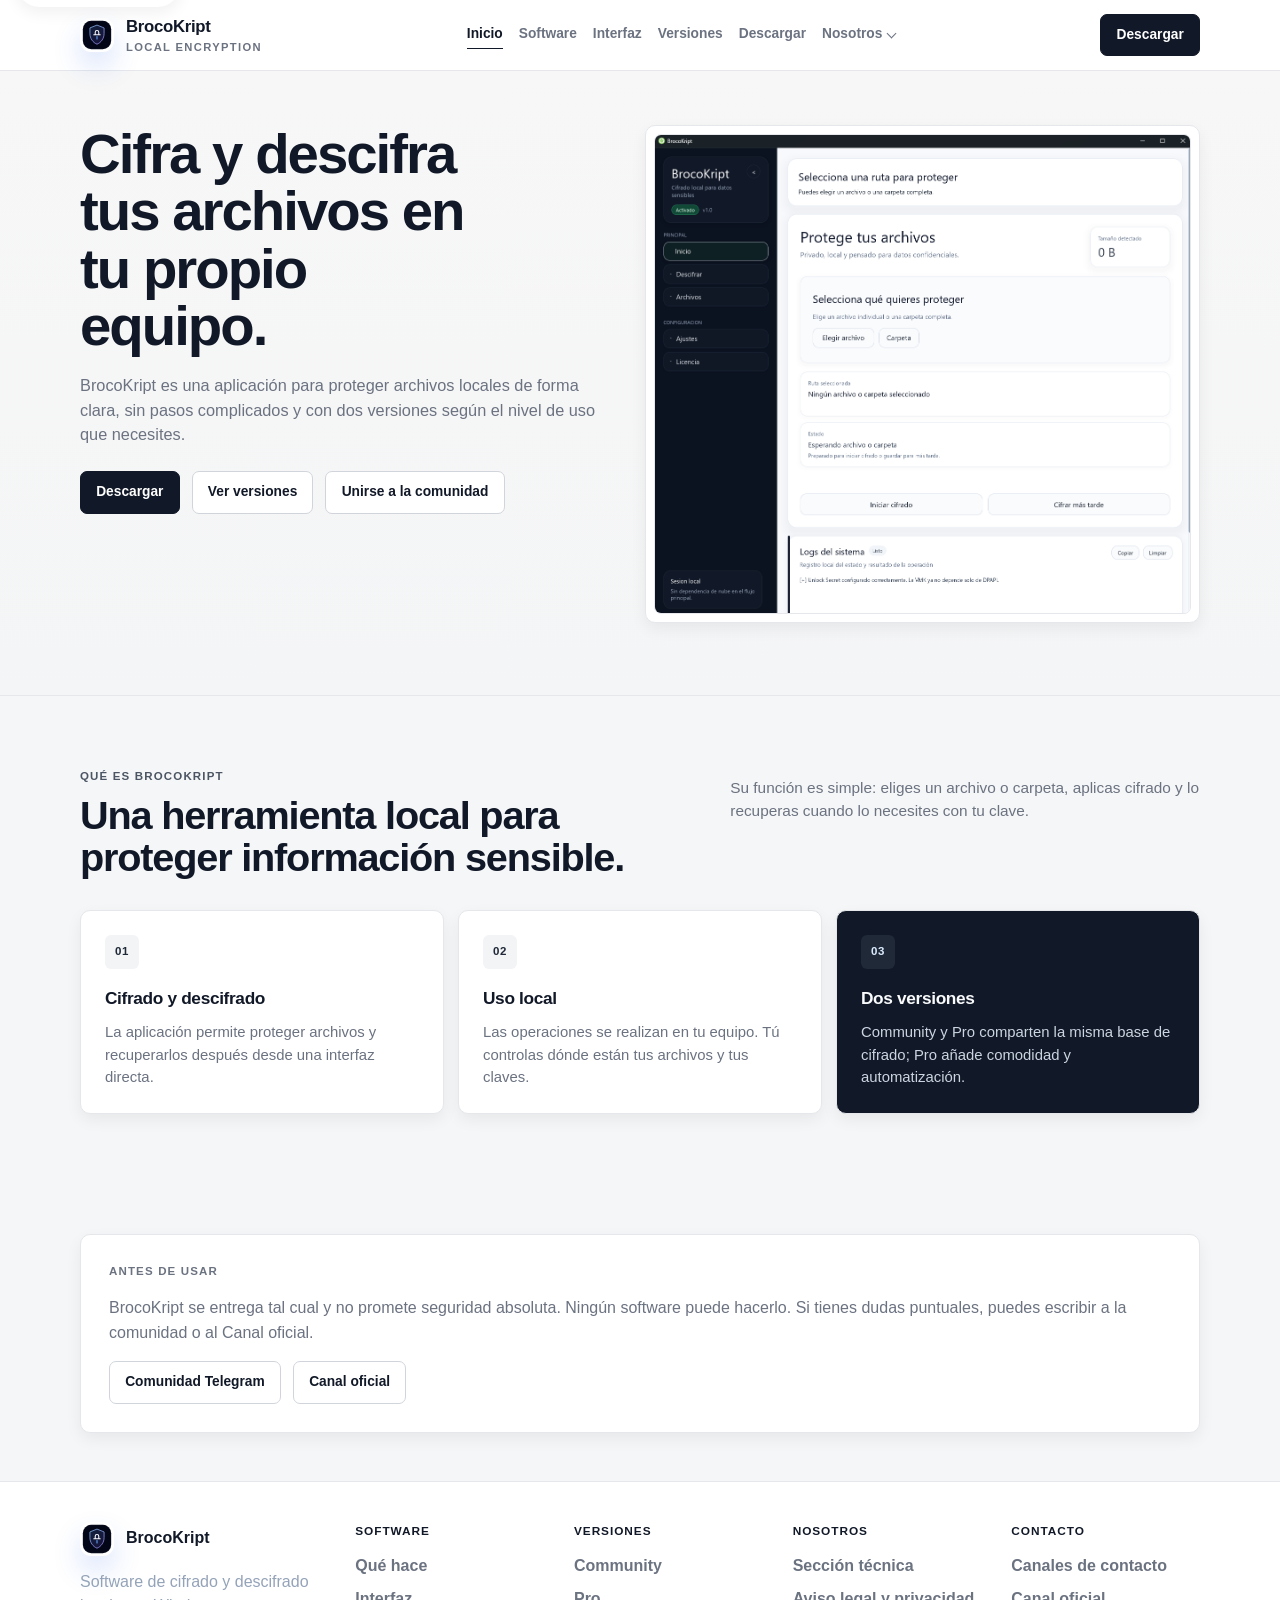
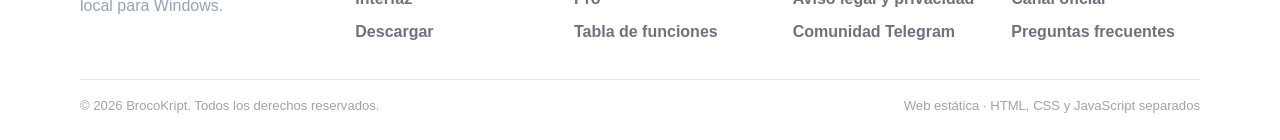
==== commit 4d7b428d: "Add files via upload" ====
--- a/index.html
+++ b/index.html
@@ -1 +1,127 @@
-<!DOCTYPE html><html lang="es" class="inter_5901b7c6-module__ec5Qua__variable jetbrains_mono_8d4dab2e-module__xz2qEq__variable" data-scroll-behavior="smooth"><head><meta charSet="utf-8"/><meta name="viewport" content="width=device-width, initial-scale=1"/><link rel="preload" href="/_next/static/media/70bc3e132a0a741e-s.p.1409xf.ylxg8g.woff2" as="font" crossorigin="" type="font/woff2"/><link rel="preload" href="/_next/static/media/83afe278b6a6bb3c-s.p.0q-301v4kxxnr.woff2" as="font" crossorigin="" type="font/woff2"/><link rel="preload" as="image" href="/img/2.png"/><link rel="stylesheet" href="/_next/static/chunks/0jhj.skjzxoo5.css" data-precedence="next"/><link rel="preload" as="script" fetchPriority="low" href="/_next/static/chunks/05tsy9pxtuyv0.js"/><script src="/_next/static/chunks/02i7dfk78~t~2.js" async=""></script><script src="/_next/static/chunks/0vkgb7xyv-nko.js" async=""></script><script src="/_next/static/chunks/0if2ott4se3x8.js" async=""></script><script src="/_next/static/chunks/turbopack-18cuqfn9elldu.js" async=""></script><script src="/_next/static/chunks/0bvmlvd-nt4gj.js" async=""></script><script src="/_next/static/chunks/0d3shmwh5_nmn.js" async=""></script><script src="/_next/static/chunks/0~7e-9u4e_onh.js" async=""></script><script src="/_next/static/chunks/0jyjbh.x~tcw~.js" async=""></script><meta name="next-size-adjust" content=""/><title>Brocokript</title><meta name="description" content="Cifra y protege tus carpetas al instante de forma local. Tecnología de seguridad extrema (AES-256), sin necesidad de subir nada a la nube ni tener conocimientos técnicos."/><meta name="keywords" content="cifrado fácil,proteger carpetas,privacidad,AES-256,seguridad,local,Brocokript"/><meta property="og:title" content="Brocokript | Tu privacidad, blindada."/><meta property="og:description" content="Cifrado local AES-256-GCM fácil de usar. Sin servidores ni huellas en tu ordenador. El control es tuyo."/><meta property="og:type" content="website"/><meta name="twitter:card" content="summary"/><meta name="twitter:title" content="Brocokript | Tu privacidad, blindada."/><meta name="twitter:description" content="Cifrado local AES-256-GCM fácil de usar. Sin servidores ni huellas en tu ordenador. El control es tuyo."/><link rel="shortcut icon" href="/icon.svg"/><link rel="icon" href="/icon.svg"/><link rel="apple-touch-icon" href="/apple-icon.png"/><script src="/_next/static/chunks/03~yq9q893hmn.js" noModule=""></script></head><body class="font-sans antialiased"><div hidden=""><!--$--><!--/$--></div><main class="min-h-screen bg-[#FDFDFE] text-slate-900 font-sans selection:bg-teal-100"><div class="bg-zinc-900 text-zinc-300 py-2.5 px-4 text-center text-xs font-medium tracking-wide">BROCOKRIPT PRO PRÓXIMAMENTE — CIFRADO LOCAL SIN ESFUERZO.<!-- --> <a class="text-white underline underline-offset-2 ml-2 hover:text-teal-300 transition-colors" href="/descargar/">LEER MÁS →</a></div><header class="sticky top-0 z-50 transition-all duration-200 bg-transparent"><nav class="max-w-[1080px] mx-auto px-4 sm:px-6 h-[72px] flex items-center justify-between"><div class="flex items-center gap-3"><a class="flex items-center gap-2 group" href="/"><svg xmlns="http://www.w3.org/2000/svg" width="22" height="22" viewBox="0 0 24 24" fill="none" stroke="currentColor" stroke-width="2" stroke-linecap="round" stroke-linejoin="round" class="lucide lucide-shield text-slate-800 transition-colors" aria-hidden="true"><path d="M20 13c0 5-3.5 7.5-7.66 8.95a1 1 0 0 1-.67-.01C7.5 20.5 4 18 4 13V6a1 1 0 0 1 1-1c2 0 4.5-1.2 6.24-2.72a1.17 1.17 0 0 1 1.52 0C14.51 3.81 17 5 19 5a1 1 0 0 1 1 1z"></path></svg><span class="font-semibold text-[17px] tracking-tight text-slate-900">Brocokript</span></a><span class="hidden sm:inline-flex items-center gap-1.5 px-2 py-0.5 rounded-full border border-slate-200 bg-slate-50 text-[11px] font-medium text-slate-500 tracking-wide"><svg class="w-3 h-3" viewBox="0 0 24 24" fill="currentColor"><path d="M0 3.449L9.75 2.1v9.451H0m10.949-9.602L24 0v11.4H10.949M0 12.6h9.75v9.451L0 20.699M10.949 12.6H24V24l-12.9-1.801"></path></svg>Windows</span></div><ul class="hidden md:flex items-center gap-8 ml-auto mr-8"><li><a class="text-sm font-medium transition-colors text-slate-500 hover:text-slate-900" href="/descargar/">Descargar</a></li><li class="relative group"><button class="flex items-center gap-1 text-sm font-medium text-slate-500 hover:text-slate-900 transition-colors py-2">Nosotros<svg xmlns="http://www.w3.org/2000/svg" width="14" height="14" viewBox="0 0 24 24" fill="none" stroke="currentColor" stroke-width="2" stroke-linecap="round" stroke-linejoin="round" class="lucide lucide-chevron-down text-slate-400 group-hover:rotate-180 transition-transform duration-200" aria-hidden="true"><path d="m6 9 6 6 6-6"></path></svg></button><div class="absolute top-full left-1/2 -translate-x-1/2 pt-2 opacity-0 invisible group-hover:opacity-100 group-hover:visible transition-all duration-200 z-50"><div class="flex flex-col gap-1 w-56 p-2 bg-white rounded-xl shadow-xl border border-zinc-200"><a class="px-3 py-2 text-sm font-medium text-slate-500 hover:text-slate-900 hover:bg-zinc-50 rounded-md transition-colors" href="/about/">Sobre el Proyecto</a><div class="h-px w-full bg-zinc-100 my-1"></div><a class="px-3 py-2 text-sm font-medium text-slate-500 hover:text-slate-900 hover:bg-zinc-50 rounded-md transition-colors" href="/legal/">Política de Privacidad y Términos de Uso</a></div></div></li></ul><div class="md:hidden flex items-center gap-3"><button class="text-slate-700 hover:text-slate-900 transition-colors p-2" aria-label="Menu"><svg xmlns="http://www.w3.org/2000/svg" width="24" height="24" viewBox="0 0 24 24" fill="none" stroke="currentColor" stroke-width="2" stroke-linecap="round" stroke-linejoin="round" class="lucide lucide-menu" aria-hidden="true"><path d="M4 5h16"></path><path d="M4 12h16"></path><path d="M4 19h16"></path></svg></button></div></nav></header><section class="pt-24 pb-16 px-4 sm:px-6 max-w-5xl mx-auto flex flex-col items-center text-center"><h1 class="text-5xl sm:text-6xl md:text-7xl font-semibold tracking-tight text-slate-900 leading-[1.05] max-w-4xl whitespace-pre-line" style="opacity:0;transform:translateY(20px)">Protege tus archivos con Brocokript</h1><p class="mt-6 text-lg sm:text-xl text-slate-500 max-w-2xl leading-relaxed" style="opacity:0;transform:translateY(20px)">Una herramienta Zero Knowledge que reemplaza tu dependencia de la nube. Mantén tus archivos sensibles en tu disco duro protegidos.</p><div class="mt-8 w-full max-w-3xl" style="opacity:0;transform:translateY(20px)"><div class="flex items-center justify-center"><a class="w-full sm:w-auto px-6 py-3.5 bg-zinc-900 text-white font-medium rounded-md hover:bg-zinc-800 transition-all text-[15px] shadow-sm hover:shadow-md flex items-center justify-center gap-2" href="/descargar/">Descargar Gratis</a></div><div class="mt-4 rounded-2xl border border-teal-100 bg-gradient-to-br from-teal-50 via-white to-slate-50 p-4 sm:p-5 shadow-[0_12px_28px_rgba(15,23,42,0.08)]"><div class="mb-3 flex items-center justify-center"><span class="inline-flex items-center gap-2 rounded-full border border-teal-200/70 bg-white/80 px-3 py-1 text-[12px] font-semibold tracking-wide text-teal-700">Canal oficial de Brocokript</span></div><div class="grid grid-cols-1 sm:grid-cols-2 gap-3"><a href="https://t.me/brocokript" target="_blank" rel="noopener noreferrer" class="group rounded-xl border border-zinc-200 bg-white px-4 py-3.5 text-left transition-all hover:border-teal-300 hover:shadow-sm"><div class="flex items-start gap-3"><div class="mt-0.5 h-9 w-9 rounded-lg bg-teal-50 text-teal-700 flex items-center justify-center"><svg xmlns="http://www.w3.org/2000/svg" width="18" height="18" viewBox="0 0 24 24" fill="none" stroke="currentColor" stroke-width="2" stroke-linecap="round" stroke-linejoin="round" class="lucide lucide-users" aria-hidden="true"><path d="M16 21v-2a4 4 0 0 0-4-4H6a4 4 0 0 0-4 4v2"></path><path d="M16 3.128a4 4 0 0 1 0 7.744"></path><path d="M22 21v-2a4 4 0 0 0-3-3.87"></path><circle cx="9" cy="7" r="4"></circle></svg></div><div class="flex-1"><p class="text-[15px] font-semibold text-slate-900">Unirte a la comunidad</p><p class="text-[13px] text-slate-500 mt-0.5">Grupo oficial, novedades y soporte público</p></div><svg xmlns="http://www.w3.org/2000/svg" width="16" height="16" viewBox="0 0 24 24" fill="none" stroke="currentColor" stroke-width="2" stroke-linecap="round" stroke-linejoin="round" class="lucide lucide-arrow-up-right text-slate-400 mt-1 group-hover:text-teal-700 transition-colors" aria-hidden="true"><path d="M7 7h10v10"></path><path d="M7 17 17 7"></path></svg></div></a><a href="https://t.me/Tpx2483" target="_blank" rel="noopener noreferrer" class="group rounded-xl border border-zinc-200 bg-white px-4 py-3.5 text-left transition-all hover:border-teal-300 hover:shadow-sm"><div class="flex items-start gap-3"><div class="mt-0.5 h-9 w-9 rounded-lg bg-zinc-100 text-slate-700 flex items-center justify-center"><svg xmlns="http://www.w3.org/2000/svg" width="18" height="18" viewBox="0 0 24 24" fill="none" stroke="currentColor" stroke-width="2" stroke-linecap="round" stroke-linejoin="round" class="lucide lucide-message-circle" aria-hidden="true"><path d="M2.992 16.342a2 2 0 0 1 .094 1.167l-1.065 3.29a1 1 0 0 0 1.236 1.168l3.413-.998a2 2 0 0 1 1.099.092 10 10 0 1 0-4.777-4.719"></path></svg></div><div class="flex-1"><p class="text-[15px] font-semibold text-slate-900">Hablar conmigo</p><p class="text-[13px] text-slate-500 mt-0.5">Contacto directo por Telegram: @Tpx2483</p></div><svg xmlns="http://www.w3.org/2000/svg" width="16" height="16" viewBox="0 0 24 24" fill="none" stroke="currentColor" stroke-width="2" stroke-linecap="round" stroke-linejoin="round" class="lucide lucide-arrow-up-right text-slate-400 mt-1 group-hover:text-teal-700 transition-colors" aria-hidden="true"><path d="M7 7h10v10"></path><path d="M7 17 17 7"></path></svg></div></a></div></div></div></section><section class="max-w-[1080px] mx-auto px-4 sm:px-6 pb-32"><div class="grid grid-cols-1 md:grid-cols-12 gap-5 auto-rows-auto" style="opacity:0"><div class="md:col-span-12 flex flex-col gap-6 rounded-[1.25rem] border border-zinc-200 bg-white p-6 sm:p-8 shadow-sm overflow-hidden" style="opacity:0;transform:translateY(30px)"><div class="flex flex-col items-center"><h2 class="text-2xl sm:text-3xl font-semibold tracking-tight text-slate-900 text-center">Mira Brocokript en acción</h2></div><div class="bg-slate-50 border border-zinc-200 rounded-xl overflow-hidden shadow-[inset_0_2px_15px_rgba(0,0,0,0.03)]"><div class="h-10 bg-white border-b border-zinc-200 flex items-center px-4 gap-2"><div class="flex gap-1.5"><div class="w-3 h-3 rounded-full border border-red-200 bg-red-400"></div><div class="w-3 h-3 rounded-full border border-yellow-200 bg-yellow-400"></div><div class="w-3 h-3 rounded-full border border-green-200 bg-green-400"></div></div><div class="mx-auto font-medium text-xs text-slate-500 bg-slate-100 px-5 py-1 rounded-md border border-slate-200">Flujo de cifrado</div></div><div class="relative aspect-[16/10] md:aspect-[16/9] bg-slate-100"><div class="absolute inset-0" style="opacity:0;transform:scale(1.02)"><img alt="Vista principal para proteger archivos y carpetas" decoding="async" data-nimg="fill" class="object-cover object-top" style="position:absolute;height:100%;width:100%;left:0;top:0;right:0;bottom:0;color:transparent" src="/img/2.png"/></div><button type="button" class="absolute left-3 top-1/2 -translate-y-1/2 h-10 w-10 rounded-full bg-white/85 border border-zinc-200 text-slate-700 hover:bg-white transition-colors shadow-sm flex items-center justify-center" aria-label="Imagen anterior"><svg xmlns="http://www.w3.org/2000/svg" width="18" height="18" viewBox="0 0 24 24" fill="none" stroke="currentColor" stroke-width="2" stroke-linecap="round" stroke-linejoin="round" class="lucide lucide-chevron-left" aria-hidden="true"><path d="m15 18-6-6 6-6"></path></svg></button><button type="button" class="absolute right-3 top-1/2 -translate-y-1/2 h-10 w-10 rounded-full bg-white/85 border border-zinc-200 text-slate-700 hover:bg-white transition-colors shadow-sm flex items-center justify-center" aria-label="Siguiente imagen"><svg xmlns="http://www.w3.org/2000/svg" width="18" height="18" viewBox="0 0 24 24" fill="none" stroke="currentColor" stroke-width="2" stroke-linecap="round" stroke-linejoin="round" class="lucide lucide-chevron-right" aria-hidden="true"><path d="m9 18 6-6-6-6"></path></svg></button><div class="absolute inset-x-0 bottom-0 bg-gradient-to-t from-black/45 to-transparent px-4 py-3"><div class="flex items-center justify-between"><p class="text-white text-sm font-medium">Flujo de cifrado</p><div class="flex items-center gap-2"><button type="button" class="h-2.5 rounded-full transition-all w-7 bg-white" aria-label="Ir a la imagen 1"></button><button type="button" class="h-2.5 rounded-full transition-all w-2.5 bg-white/55 hover:bg-white/80" aria-label="Ir a la imagen 2"></button><button type="button" class="h-2.5 rounded-full transition-all w-2.5 bg-white/55 hover:bg-white/80" aria-label="Ir a la imagen 3"></button><button type="button" class="h-2.5 rounded-full transition-all w-2.5 bg-white/55 hover:bg-white/80" aria-label="Ir a la imagen 4"></button><button type="button" class="h-2.5 rounded-full transition-all w-2.5 bg-white/55 hover:bg-white/80" aria-label="Ir a la imagen 5"></button></div></div></div></div></div></div><div class="md:col-span-4 bento-card" style="opacity:0;transform:translateY(20px)"><div class="w-10 h-10 rounded-lg bg-red-50 text-red-600 flex items-center justify-center mb-2"><svg xmlns="http://www.w3.org/2000/svg" width="20" height="20" viewBox="0 0 24 24" fill="none" stroke="currentColor" stroke-width="2" stroke-linecap="round" stroke-linejoin="round" class="lucide lucide-zap" aria-hidden="true"><path d="M4 14a1 1 0 0 1-.78-1.63l9.9-10.2a.5.5 0 0 1 .86.46l-1.92 6.02A1 1 0 0 0 13 10h7a1 1 0 0 1 .78 1.63l-9.9 10.2a.5.5 0 0 1-.86-.46l1.92-6.02A1 1 0 0 0 11 14z"></path></svg></div><h3 class="font-semibold text-slate-900 text-lg">Velocidades Instantáneas</h3><p class="text-sm text-slate-500 leading-relaxed mt-auto">Cifra carpetas enteras de varios gigabytes al instante gracias a su motor optimizado. Cero esperas.</p></div><div class="md:col-span-4 bento-card" style="opacity:0;transform:translateY(20px)"><div class="w-10 h-10 rounded-lg bg-teal-50 text-teal-700 flex items-center justify-center mb-2"><svg xmlns="http://www.w3.org/2000/svg" width="20" height="20" viewBox="0 0 24 24" fill="none" stroke="currentColor" stroke-width="2" stroke-linecap="round" stroke-linejoin="round" class="lucide lucide-lock" aria-hidden="true"><rect width="18" height="11" x="3" y="11" rx="2" ry="2"></rect><path d="M7 11V7a5 5 0 0 1 10 0v4"></path></svg></div><h3 class="font-semibold text-slate-900 text-lg">Privacidad</h3><p class="text-sm text-slate-500 leading-relaxed mt-auto">Cero telemetría. Tus archivos cifrados con tu clave unica previenen que cualquier persona pueda acceder a ellos</p></div><div class="md:col-span-4 bento-card" style="opacity:0;transform:translateY(20px)"><div class="w-10 h-10 rounded-lg bg-indigo-50 text-indigo-600 flex items-center justify-center mb-2"><svg xmlns="http://www.w3.org/2000/svg" width="20" height="20" viewBox="0 0 24 24" fill="none" stroke="currentColor" stroke-width="2" stroke-linecap="round" stroke-linejoin="round" class="lucide lucide-circle-check" aria-hidden="true"><circle cx="12" cy="12" r="10"></circle><path d="m9 12 2 2 4-4"></path></svg></div><h3 class="font-semibold text-slate-900 text-lg">Flujo</h3><p class="text-sm text-slate-500 leading-relaxed mt-auto">Haz clic derecho en cualquier carpeta en Windows y selecciona Cifrar. Mejor experiencia de usuario.</p></div></div></section><footer class="border-t border-zinc-200 bg-white px-4 sm:px-6 py-12 font-sans mt-auto"><div class="max-w-[1080px] mx-auto"><div class="flex flex-col md:flex-row justify-between gap-10 mb-10"><div class="flex flex-col gap-3 max-w-xs"><a class="flex items-center gap-2" href="/"><svg xmlns="http://www.w3.org/2000/svg" width="18" height="18" viewBox="0 0 24 24" fill="none" stroke="currentColor" stroke-width="2" stroke-linecap="round" stroke-linejoin="round" class="lucide lucide-shield text-slate-900" aria-hidden="true"><path d="M20 13c0 5-3.5 7.5-7.66 8.95a1 1 0 0 1-.67-.01C7.5 20.5 4 18 4 13V6a1 1 0 0 1 1-1c2 0 4.5-1.2 6.24-2.72a1.17 1.17 0 0 1 1.52 0C14.51 3.81 17 5 19 5a1 1 0 0 1 1 1z"></path></svg><span class="font-semibold tracking-tight text-slate-900">Brocokript</span></a><p class="text-slate-500 text-sm leading-relaxed mt-1">Cifrado local Zero Knowledge para Windows. Soberanía total sobre tus datos sensibles.</p></div><div class="grid grid-cols-2 gap-12 sm:gap-24"><div class="flex flex-col gap-3"><p class="text-sm font-semibold text-slate-900 mb-2">Producto</p><a class="text-sm text-slate-500 hover:text-slate-900 transition-colors" href="/descargar/">Descargar</a></div><div class="flex flex-col gap-3"><p class="text-sm font-semibold text-slate-900 mb-2">Nosotros</p><a class="text-sm text-slate-500 hover:text-slate-900 transition-colors" href="/about/">Sobre el Proyecto</a><a class="text-sm text-slate-500 hover:text-slate-900 transition-colors" href="/legal/">Política de Privacidad y Términos de Uso</a></div></div></div><div class="h-px bg-zinc-200 mb-6"></div><div class="flex flex-col md:flex-row items-center justify-between gap-4"><p class="text-sm text-slate-500">© <!-- -->2026<!-- --> Brocokript. <!-- -->Todos los derechos reservados.</p><span class="text-sm text-slate-400">Local Security · Open Source</span></div></div></footer></main><!--$--><!--/$--><!--$!--><template data-dgst="BAILOUT_TO_CLIENT_SIDE_RENDERING"></template><!--/$--><script src="/_next/static/chunks/05tsy9pxtuyv0.js" id="_R_" async=""></script><script>(self.__next_f=self.__next_f||[]).push([0])</script><script>self.__next_f.push([1,"1:\"$Sreact.fragment\"\n2:I[38447,[\"/_next/static/chunks/0bvmlvd-nt4gj.js\",\"/_next/static/chunks/0d3shmwh5_nmn.js\"],\"LanguageProvider\"]\n3:I[39756,[\"/_next/static/chunks/0bvmlvd-nt4gj.js\",\"/_next/static/chunks/0d3shmwh5_nmn.js\"],\"default\"]\n4:I[37457,[\"/_next/static/chunks/0bvmlvd-nt4gj.js\",\"/_next/static/chunks/0d3shmwh5_nmn.js\"],\"default\"]\n5:I[2355,[\"/_next/static/chunks/0bvmlvd-nt4gj.js\",\"/_next/static/chunks/0d3shmwh5_nmn.js\"],\"Analytics\"]\n6:I[47257,[\"/_next/static/chunks/0bvmlvd-nt4gj.js\",\"/_next/static/chunks/0d3shmwh5_nmn.js\"],\"ClientPageRoot\"]\n7:I[31713,[\"/_next/static/chunks/0bvmlvd-nt4gj.js\",\"/_next/static/chunks/0d3shmwh5_nmn.js\",\"/_next/static/chunks/0~7e-9u4e_onh.js\",\"/_next/static/chunks/0jyjbh.x~tcw~.js\"],\"default\"]\na:I[97367,[\"/_next/static/chunks/0bvmlvd-nt4gj.js\",\"/_next/static/chunks/0d3shmwh5_nmn.js\"],\"OutletBoundary\"]\nb:\"$Sreact.suspense\"\nd:I[97367,[\"/_next/static/chunks/0bvmlvd-nt4gj.js\",\"/_next/static/chunks/0d3shmwh5_nmn.js\"],\"ViewportBoundary\"]\nf:I[97367,[\"/_next/static/chunks/0bvmlvd-nt4gj.js\",\"/_next/static/chunks/0d3shmwh5_nmn.js\"],\"MetadataBoundary\"]\n11:I[68027,[\"/_next/static/chunks/0bvmlvd-nt4gj.js\",\"/_next/static/chunks/0d3shmwh5_nmn.js\"],\"default\",1]\n:HL[\"/_next/static/chunks/0jhj.skjzxoo5.css\",\"style\"]\n:HL[\"/_next/static/media/70bc3e132a0a741e-s.p.1409xf.ylxg8g.woff2\",\"font\",{\"crossOrigin\":\"\",\"type\":\"font/woff2\"}]\n:HL[\"/_next/static/media/83afe278b6a6bb3c-s.p.0q-301v4kxxnr.woff2\",\"font\",{\"crossOrigin\":\"\",\"type\":\"font/woff2\"}]\n"])</script><script>self.__next_f.push([1,"0:{\"P\":null,\"c\":[\"\",\"\"],\"q\":\"\",\"i\":false,\"f\":[[[\"\",{\"children\":[\"__PAGE__\",{}]},\"$undefined\",\"$undefined\",16],[[\"$\",\"$1\",\"c\",{\"children\":[[[\"$\",\"link\",\"0\",{\"rel\":\"stylesheet\",\"href\":\"/_next/static/chunks/0jhj.skjzxoo5.css\",\"precedence\":\"next\",\"crossOrigin\":\"$undefined\",\"nonce\":\"$undefined\"}],[\"$\",\"script\",\"script-0\",{\"src\":\"/_next/static/chunks/0bvmlvd-nt4gj.js\",\"async\":true,\"nonce\":\"$undefined\"}],[\"$\",\"script\",\"script-1\",{\"src\":\"/_next/static/chunks/0d3shmwh5_nmn.js\",\"async\":true,\"nonce\":\"$undefined\"}]],[\"$\",\"html\",null,{\"lang\":\"es\",\"className\":\"inter_5901b7c6-module__ec5Qua__variable jetbrains_mono_8d4dab2e-module__xz2qEq__variable\",\"data-scroll-behavior\":\"smooth\",\"children\":[\"$\",\"body\",null,{\"className\":\"font-sans antialiased\",\"children\":[\"$\",\"$L2\",null,{\"children\":[[\"$\",\"$L3\",null,{\"parallelRouterKey\":\"children\",\"error\":\"$undefined\",\"errorStyles\":\"$undefined\",\"errorScripts\":\"$undefined\",\"template\":[\"$\",\"$L4\",null,{}],\"templateStyles\":\"$undefined\",\"templateScripts\":\"$undefined\",\"notFound\":[[[\"$\",\"title\",null,{\"children\":\"404: This page could not be found.\"}],[\"$\",\"div\",null,{\"style\":{\"fontFamily\":\"system-ui,\\\"Segoe UI\\\",Roboto,Helvetica,Arial,sans-serif,\\\"Apple Color Emoji\\\",\\\"Segoe UI Emoji\\\"\",\"height\":\"100vh\",\"textAlign\":\"center\",\"display\":\"flex\",\"flexDirection\":\"column\",\"alignItems\":\"center\",\"justifyContent\":\"center\"},\"children\":[\"$\",\"div\",null,{\"children\":[[\"$\",\"style\",null,{\"dangerouslySetInnerHTML\":{\"__html\":\"body{color:#000;background:#fff;margin:0}.next-error-h1{border-right:1px solid rgba(0,0,0,.3)}@media (prefers-color-scheme:dark){body{color:#fff;background:#000}.next-error-h1{border-right:1px solid rgba(255,255,255,.3)}}\"}}],[\"$\",\"h1\",null,{\"className\":\"next-error-h1\",\"style\":{\"display\":\"inline-block\",\"margin\":\"0 20px 0 0\",\"padding\":\"0 23px 0 0\",\"fontSize\":24,\"fontWeight\":500,\"verticalAlign\":\"top\",\"lineHeight\":\"49px\"},\"children\":404}],[\"$\",\"div\",null,{\"style\":{\"display\":\"inline-block\"},\"children\":[\"$\",\"h2\",null,{\"style\":{\"fontSize\":14,\"fontWeight\":400,\"lineHeight\":\"49px\",\"margin\":0},\"children\":\"This page could not be found.\"}]}]]}]}]],[]],\"forbidden\":\"$undefined\",\"unauthorized\":\"$undefined\"}],[\"$\",\"$L5\",null,{}]]}]}]}]]}],{\"children\":[[\"$\",\"$1\",\"c\",{\"children\":[[\"$\",\"$L6\",null,{\"Component\":\"$7\",\"serverProvidedParams\":{\"searchParams\":{},\"params\":{},\"promises\":[\"$@8\",\"$@9\"]}}],[[\"$\",\"script\",\"script-0\",{\"src\":\"/_next/static/chunks/0~7e-9u4e_onh.js\",\"async\":true,\"nonce\":\"$undefined\"}],[\"$\",\"script\",\"script-1\",{\"src\":\"/_next/static/chunks/0jyjbh.x~tcw~.js\",\"async\":true,\"nonce\":\"$undefined\"}]],[\"$\",\"$La\",null,{\"children\":[\"$\",\"$b\",null,{\"name\":\"Next.MetadataOutlet\",\"children\":\"$@c\"}]}]]}],{},null,false,null]},null,false,null],[\"$\",\"$1\",\"h\",{\"children\":[null,[\"$\",\"$Ld\",null,{\"children\":\"$Le\"}],[\"$\",\"div\",null,{\"hidden\":true,\"children\":[\"$\",\"$Lf\",null,{\"children\":[\"$\",\"$b\",null,{\"name\":\"Next.Metadata\",\"children\":\"$L10\"}]}]}],[\"$\",\"meta\",null,{\"name\":\"next-size-adjust\",\"content\":\"\"}]]}],false]],\"m\":\"$undefined\",\"G\":[\"$11\",[[\"$\",\"link\",\"0\",{\"rel\":\"stylesheet\",\"href\":\"/_next/static/chunks/0jhj.skjzxoo5.css\",\"precedence\":\"next\",\"crossOrigin\":\"$undefined\",\"nonce\":\"$undefined\"}]]],\"S\":true,\"h\":null,\"s\":\"$undefined\",\"l\":\"$undefined\",\"p\":\"$undefined\",\"d\":\"$undefined\",\"b\":\"34caUTT_QugLxf4qBv_Nt\"}\n"])</script><script>self.__next_f.push([1,"8:{}\n9:\"$0:f:0:1:1:children:0:props:children:0:props:serverProvidedParams:params\"\n"])</script><script>self.__next_f.push([1,"e:[[\"$\",\"meta\",\"0\",{\"charSet\":\"utf-8\"}],[\"$\",\"meta\",\"1\",{\"name\":\"viewport\",\"content\":\"width=device-width, initial-scale=1\"}]]\n"])</script><script>self.__next_f.push([1,"12:I[27201,[\"/_next/static/chunks/0bvmlvd-nt4gj.js\",\"/_next/static/chunks/0d3shmwh5_nmn.js\"],\"IconMark\"]\nc:null\n10:[[\"$\",\"title\",\"0\",{\"children\":\"Brocokript\"}],[\"$\",\"meta\",\"1\",{\"name\":\"description\",\"content\":\"Cifra y protege tus carpetas al instante de forma local. Tecnología de seguridad extrema (AES-256), sin necesidad de subir nada a la nube ni tener conocimientos técnicos.\"}],[\"$\",\"meta\",\"2\",{\"name\":\"keywords\",\"content\":\"cifrado fácil,proteger carpetas,privacidad,AES-256,seguridad,local,Brocokript\"}],[\"$\",\"meta\",\"3\",{\"property\":\"og:title\",\"content\":\"Brocokript | Tu privacidad, blindada.\"}],[\"$\",\"meta\",\"4\",{\"property\":\"og:description\",\"content\":\"Cifrado local AES-256-GCM fácil de usar. Sin servidores ni huellas en tu ordenador. El control es tuyo.\"}],[\"$\",\"meta\",\"5\",{\"property\":\"og:type\",\"content\":\"website\"}],[\"$\",\"meta\",\"6\",{\"name\":\"twitter:card\",\"content\":\"summary\"}],[\"$\",\"meta\",\"7\",{\"name\":\"twitter:title\",\"content\":\"Brocokript | Tu privacidad, blindada.\"}],[\"$\",\"meta\",\"8\",{\"name\":\"twitter:description\",\"content\":\"Cifrado local AES-256-GCM fácil de usar. Sin servidores ni huellas en tu ordenador. El control es tuyo.\"}],[\"$\",\"link\",\"9\",{\"rel\":\"shortcut icon\",\"href\":\"/icon.svg\"}],[\"$\",\"link\",\"10\",{\"rel\":\"icon\",\"href\":\"/icon.svg\"}],[\"$\",\"link\",\"11\",{\"rel\":\"apple-touch-icon\",\"href\":\"/apple-icon.png\"}],[\"$\",\"$L12\",\"12\",{}]]\n"])</script></body></html>+﻿<!doctype html>
+<html lang="es">
+<head>
+  <meta charset="utf-8">
+  <meta name="viewport" content="width=device-width, initial-scale=1">
+  <title>BrocoKript — Cifrado y descifrado local de archivos</title>
+  <meta name="description" content="BrocoKript es un software para cifrar y descifrar archivos en tu equipo Windows de forma sencilla.">
+  <link rel="icon" href="assets/img/favicon.svg" type="image/svg+xml">
+  <link rel="stylesheet" href="assets/css/styles.css">
+</head>
+<body>
+<a class="skip-link" href="#contenido">Saltar al contenido</a>
+<header class="site-header dark-header">
+  <div class="container navbar">
+    <a class="brand" href="index.html" aria-label="BrocoKript inicio">
+      <img class="brand-mark" src="assets/img/logo.svg" alt="" width="34" height="34">
+      <span><span class="brand-name">BrocoKript</span><span class="brand-sub">Local encryption</span></span>
+    </a>
+    <nav class="nav-links" data-nav-links aria-label="Navegación principal">
+      <a class="active" href="index.html">Inicio</a>
+      <a class="" href="software/index.html">Software</a>
+      <a class="" href="interfaz/index.html">Interfaz</a>
+      <a class="" href="versiones/index.html">Versiones</a>
+      <a class="" href="descargar/index.html">Descargar</a>
+      <div class="nav-dropdown">
+        <a class="nav-parent" href="tecnica/index.html">Nosotros</a>
+        <div class="nav-drop-panel">
+          <a class="" href="tecnica/index.html">Sección técnica</a>
+          <a class="" href="legal/index.html">Aviso legal y privacidad</a>
+        </div>
+      </div>
+    </nav>
+    <div class="nav-actions">
+      <a class="btn btn-primary" href="descargar/index.html">Descargar</a>
+      <button class="menu-btn" type="button" aria-label="Abrir menú" aria-expanded="false" data-menu-btn><span class="menu-lines"></span></button>
+    </div>
+  </div>
+</header>
+
+<main id="contenido">
+  <section class="hero">
+    <div class="container hero-wrap">
+      <div class="hero-copy reveal visible">
+        <h1>Cifra y descifra tus archivos en tu propio equipo.</h1>
+        <p class="hero-lead">BrocoKript es una aplicación para proteger archivos locales de forma clara, sin pasos complicados y con dos versiones según el nivel de uso que necesites.</p>
+        <div class="hero-actions">
+          <a class="btn btn-primary" href="descargar/index.html">Descargar</a>
+          <a class="btn btn-light" href="versiones/index.html">Ver versiones</a>
+          <a class="btn btn-outline" href="https://t.me/brocokript" target="_blank" rel="noopener">Unirse a la comunidad</a>
+        </div>
+      </div>
+
+      <div class="hero-visual reveal visible" aria-label="Vista de BrocoKript">
+        <div class="product-window">
+          <img src="assets/img/app-cifrado.png" alt="Interfaz de BrocoKript en la pantalla de cifrado">
+        </div>
+      </div>
+    </div>
+  </section>
+
+  <section class="section">
+    <div class="container">
+      <div class="section-head reveal">
+        <div>
+          <p class="section-kicker">Qué es BrocoKript</p>
+          <h2 class="section-title">Una herramienta local para proteger información sensible.</h2>
+        </div>
+        <p class="section-copy">Su función es simple: eliges un archivo o carpeta, aplicas cifrado y lo recuperas cuando lo necesites con tu clave.</p>
+      </div>
+
+      <div class="grid-3">
+        <article class="card reveal">
+          <span class="feature-number">01</span>
+          <h3>Cifrado y descifrado</h3>
+          <p>La aplicación permite proteger archivos y recuperarlos después desde una interfaz directa.</p>
+        </article>
+        <article class="card reveal">
+          <span class="feature-number">02</span>
+          <h3>Uso local</h3>
+          <p>Las operaciones se realizan en tu equipo. Tú controlas dónde están tus archivos y tus claves.</p>
+        </article>
+        <article class="card card-dark reveal">
+          <span class="feature-number">03</span>
+          <h3>Dos versiones</h3>
+          <p>Community y Pro comparten la misma base de cifrado; Pro añade comodidad y automatización.</p>
+        </article>
+      </div>
+    </div>
+  </section>
+
+  <section class="section-tight">
+    <div class="container">
+      <div class="panel-copy reveal">
+        <p class="section-kicker">Antes de usar</p>
+        <p>BrocoKript se entrega tal cual y no promete seguridad absoluta. Ningún software puede hacerlo. Si tienes dudas puntuales, puedes escribir a la comunidad o al Canal oficial.</p>
+        <div class="hero-actions" style="margin-top:16px;">
+          <a class="btn btn-outline" href="https://t.me/brocokript" target="_blank" rel="noopener">Comunidad Telegram</a>
+          <a class="btn btn-outline" href="https://t.me/brocokript" target="_blank" rel="noopener">Canal oficial</a>
+        </div>
+      </div>
+    </div>
+  </section>
+</main>
+
+<footer class="site-footer">
+  <div class="container">
+    <div class="footer-grid">
+      <div>
+        <a class="footer-brand" href="index.html"><img class="brand-mark" src="assets/img/logo.svg" alt="" width="34" height="34">BrocoKript</a>
+        <p style="max-width:340px;color:#94a3b8;margin-top:14px">Software de cifrado y descifrado local para Windows.</p>
+      </div>
+      <div class="footer-col"><h4>Software</h4><a href="software/index.html">Qué hace</a><a href="interfaz/index.html">Interfaz</a><a href="descargar/index.html">Descargar</a></div>
+      <div class="footer-col"><h4>Versiones</h4><a href="versiones/index.html">Community</a><a href="versiones/index.html">Pro</a><a href="versiones/index.html">Tabla de funciones</a></div>
+      <div class="footer-col"><h4>Nosotros</h4><a href="tecnica/index.html">Sección técnica</a><a href="legal/index.html">Aviso legal y privacidad</a><a href="https://t.me/brocokript" target="_blank" rel="noopener">Comunidad Telegram</a></div>
+      <div class="footer-col"><h4>Contacto</h4><a href="contacto/index.html">Canales de contacto</a><a href="https://t.me/brocokript" target="_blank" rel="noopener">Canal oficial</a><a href="descargar/index.html#faq">Preguntas frecuentes</a></div>
+    </div>
+    <div class="footer-copy"><span>© <span data-year></span> BrocoKript. Todos los derechos reservados.</span><span>Web estática · HTML, CSS y JavaScript separados</span></div>
+  </div>
+</footer>
+
+<script src="assets/js/main.js" defer></script>
+</body>
+</html>
+
+
+
+
--- a/assets/css/styles.css
+++ b/assets/css/styles.css
@@ -0,0 +1,1363 @@
+﻿:root{
+  --bg:#f8fafc;
+  --surface:#ffffff;
+  --surface-2:#f1f5f9;
+  --ink:#0f172a;
+  --ink-2:#334155;
+  --muted:#64748b;
+  --muted-2:#94a3b8;
+  --line:#e2e8f0;
+  --line-dark:rgba(148,163,184,.18);
+  --dark:#020617;
+  --dark-2:#07111f;
+  --dark-3:#0b1220;
+  --primary:#2563eb;
+  --primary-2:#3b82f6;
+  --accent:#7c3aed;
+  --safe:#22c55e;
+  --warning:#f59e0b;
+  --danger:#ef4444;
+  --shadow-sm:0 10px 24px rgba(15,23,42,.05);
+  --shadow:0 24px 60px rgba(15,23,42,.10);
+  --shadow-dark:0 28px 90px rgba(2,6,23,.42);
+  --radius:24px;
+  --radius-sm:16px;
+  --max:1180px;
+}
+
+*{box-sizing:border-box}
+html{scroll-behavior:smooth}
+body{
+  margin:0;
+  font-family:Inter,ui-sans-serif,system-ui,-apple-system,BlinkMacSystemFont,"Segoe UI",Roboto,Arial,sans-serif;
+  color:var(--ink);
+  background:radial-gradient(circle at top left,rgba(59,130,246,.08),transparent 32rem),var(--bg);
+  line-height:1.55;
+  -webkit-font-smoothing:antialiased;
+  text-rendering:optimizeLegibility;
+}
+body.no-scroll{overflow:hidden}
+img{max-width:100%;display:block}
+a{color:inherit;text-decoration:none}
+button,input,textarea{font:inherit}
+::selection{background:rgba(37,99,235,.18)}
+
+.skip-link{
+  position:absolute;
+  top:-40px;
+  left:16px;
+  z-index:999;
+  padding:.7rem 1rem;
+  border-radius:999px;
+  background:var(--surface);
+  color:var(--ink);
+  box-shadow:var(--shadow-sm);
+}
+.skip-link:focus{top:16px}
+
+.container{width:min(var(--max),calc(100% - 40px));margin-inline:auto}
+.section{padding:88px 0}
+.section-tight{padding:56px 0}
+.section-dark{
+  position:relative;
+  overflow:hidden;
+  background:linear-gradient(180deg,#020617 0%,#07111f 100%);
+  color:#f8fafc;
+}
+.section-dark:before{
+  content:"";
+  position:absolute;
+  inset:-30% -10% auto;
+  height:540px;
+  background:radial-gradient(circle at 18% 20%,rgba(37,99,235,.24),transparent 28%),radial-gradient(circle at 82% 10%,rgba(124,58,237,.20),transparent 31%);
+  pointer-events:none;
+}
+
+.site-header{
+  position:sticky;
+  top:0;
+  z-index:50;
+  border-bottom:1px solid rgba(226,232,240,.65);
+  background:rgba(248,250,252,.78);
+  backdrop-filter:saturate(180%) blur(18px);
+}
+.site-header.dark-header{
+  border-bottom:1px solid rgba(148,163,184,.13);
+  background:rgba(2,6,23,.72);
+  color:#f8fafc;
+}
+.navbar{
+  height:76px;
+  display:flex;
+  align-items:center;
+  justify-content:space-between;
+  gap:24px;
+}
+.brand{display:flex;align-items:center;gap:12px;font-weight:700;letter-spacing:-.02em}
+.brand-mark{width:34px;height:34px;border-radius:11px;box-shadow:0 14px 28px rgba(37,99,235,.18)}
+.brand-name{font-size:1.05rem}
+.brand-sub{display:block;font-size:.7rem;font-weight:600;letter-spacing:.12em;text-transform:uppercase;color:var(--muted)}
+.dark-header .brand-sub{color:#94a3b8}
+.nav-links{display:flex;align-items:center;gap:6px}
+.nav-links a{
+  padding:.62rem .82rem;
+  border-radius:999px;
+  color:var(--muted);
+  font-size:.94rem;
+  font-weight:600;
+}
+.dark-header .nav-links a{color:#cbd5e1}
+.nav-links a:hover,.nav-links a.active{background:rgba(37,99,235,.08);color:var(--ink)}
+.dark-header .nav-links a:hover,.dark-header .nav-links a.active{background:rgba(255,255,255,.08);color:#fff}
+.nav-actions{display:flex;align-items:center;gap:10px}
+.menu-btn{
+  display:none;
+  width:44px;height:44px;border:1px solid var(--line);border-radius:14px;background:var(--surface);color:var(--ink);
+}
+.dark-header .menu-btn{border-color:var(--line-dark);background:rgba(255,255,255,.06);color:#fff}
+.menu-lines{display:block;width:18px;height:12px;margin:auto;position:relative;border-top:2px solid currentColor;border-bottom:2px solid currentColor}
+.menu-lines:before{content:"";position:absolute;left:0;right:0;top:4px;border-top:2px solid currentColor}
+
+.btn{
+  display:inline-flex;
+  align-items:center;
+  justify-content:center;
+  gap:.55rem;
+  min-height:44px;
+  padding:.75rem 1.05rem;
+  border-radius:999px;
+  border:1px solid transparent;
+  font-weight:700;
+  font-size:.94rem;
+  letter-spacing:-.01em;
+  cursor:pointer;
+  transition:transform .18s ease,box-shadow .18s ease,background .18s ease,border-color .18s ease,color .18s ease;
+}
+.btn:hover{transform:translateY(-1px)}
+.btn-primary{background:var(--primary);color:#fff;box-shadow:0 16px 30px rgba(37,99,235,.25)}
+.btn-primary:hover{background:#1d4ed8;box-shadow:0 18px 36px rgba(37,99,235,.34)}
+.btn-dark{background:var(--dark);color:#fff;box-shadow:0 16px 30px rgba(2,6,23,.18)}
+.btn-dark:hover{background:#111827}
+.btn-light{background:#fff;color:var(--dark);border-color:rgba(255,255,255,.15);box-shadow:0 14px 30px rgba(2,6,23,.18)}
+.btn-outline{background:rgba(255,255,255,.62);border-color:var(--line);color:var(--ink)}
+.btn-outline:hover{background:#fff;box-shadow:var(--shadow-sm)}
+.btn-ghost{background:transparent;border-color:rgba(148,163,184,.24);color:inherit}
+.btn-ghost:hover{background:rgba(255,255,255,.08)}
+
+.hero{
+  position:relative;
+  min-height:780px;
+  overflow:hidden;
+  color:#f8fafc;
+  background:radial-gradient(circle at 13% 10%,rgba(37,99,235,.30),transparent 26rem),radial-gradient(circle at 88% 6%,rgba(124,58,237,.20),transparent 28rem),linear-gradient(135deg,#020617 0%,#07111f 52%,#0b1220 100%);
+}
+.ambient-canvas{position:absolute;inset:0;width:100%;height:100%;opacity:.7;pointer-events:none}
+.hero-grid{
+  position:absolute;
+  inset:auto 0 0;
+  height:44%;
+  background-image:linear-gradient(rgba(148,163,184,.12) 1px,transparent 1px),linear-gradient(90deg,rgba(148,163,184,.12) 1px,transparent 1px);
+  background-size:58px 58px;
+  transform:perspective(760px) rotateX(62deg) translateY(40px);
+  transform-origin:bottom;
+  mask-image:linear-gradient(transparent,black 36%,transparent);
+}
+.hero-wrap{
+  position:relative;
+  z-index:2;
+  display:grid;
+  grid-template-columns:1fr .92fr;
+  gap:52px;
+  align-items:center;
+  min-height:704px;
+  padding:76px 0 58px;
+}
+.eyebrow{
+  display:inline-flex;
+  align-items:center;
+  gap:.55rem;
+  margin-bottom:20px;
+  padding:.38rem .7rem;
+  border:1px solid rgba(148,163,184,.24);
+  border-radius:999px;
+  color:#cbd5e1;
+  background:rgba(15,23,42,.42);
+  font-size:.77rem;
+  font-weight:800;
+  letter-spacing:.12em;
+  text-transform:uppercase;
+}
+.eyebrow.light{background:#fff;color:var(--primary);border-color:var(--line)}
+.eyebrow-dot{width:7px;height:7px;border-radius:50%;background:var(--safe);box-shadow:0 0 0 6px rgba(34,197,94,.12)}
+.hero h1,.page-hero h1{
+  margin:0;
+  font-size:clamp(3rem,6.2vw,6.35rem);
+  line-height:.94;
+  letter-spacing:-.075em;
+}
+.hero h1 span,.gradient-text{
+  background:linear-gradient(90deg,#f8fafc 0%,#93c5fd 45%,#c4b5fd 100%);
+  -webkit-background-clip:text;
+  color:transparent;
+}
+.hero-lead,.page-lead{
+  max-width:650px;
+  margin:24px 0 0;
+  color:#cbd5e1;
+  font-size:1.14rem;
+}
+.hero-actions{display:flex;flex-wrap:wrap;gap:12px;margin-top:34px}
+.hero-meta{display:flex;flex-wrap:wrap;gap:10px;margin-top:34px;color:#cbd5e1}
+.meta-pill{border:1px solid rgba(148,163,184,.20);background:rgba(255,255,255,.05);border-radius:999px;padding:.45rem .72rem;font-size:.83rem;font-weight:700}
+
+.hero-visual{position:relative;min-height:540px}
+.glow-orb{
+  position:absolute;
+  inset:16px 26px auto auto;
+  width:340px;height:340px;
+  border-radius:50%;
+  background:conic-gradient(from 210deg,rgba(37,99,235,.05),rgba(59,130,246,.48),rgba(124,58,237,.38),rgba(37,99,235,.05));
+  filter:blur(.1px);
+  opacity:.9;
+  animation:orbit 18s linear infinite;
+}
+.glow-orb:before{
+  content:"";
+  position:absolute;
+  inset:19%;
+  border-radius:50%;
+  background:radial-gradient(circle at 50% 35%,rgba(255,255,255,.30),rgba(37,99,235,.08) 42%,rgba(2,6,23,.72) 72%);
+  border:1px solid rgba(255,255,255,.18);
+  box-shadow:inset 0 0 80px rgba(59,130,246,.18),0 0 80px rgba(37,99,235,.20);
+}
+.glow-orb:after{
+  content:"";
+  position:absolute;
+  inset:10%;
+  border-radius:50%;
+  border:1px solid rgba(255,255,255,.18);
+  transform:rotateX(68deg) rotateZ(-14deg);
+}
+@keyframes orbit{to{transform:rotate(360deg)}}
+.product-window{
+  position:absolute;
+  left:0;
+  right:0;
+  bottom:0;
+  border:1px solid rgba(255,255,255,.14);
+  border-radius:28px;
+  background:rgba(255,255,255,.08);
+  backdrop-filter:blur(22px);
+  padding:12px;
+  box-shadow:var(--shadow-dark);
+  transform:translateY(4px) rotate(-1deg);
+}
+.window-bar{height:42px;border-radius:18px 18px 10px 10px;background:#0b1220;display:flex;align-items:center;padding:0 14px;gap:8px;color:#94a3b8;font-size:.74rem;font-weight:700;letter-spacing:.08em;text-transform:uppercase}
+.win-dot{width:9px;height:9px;border-radius:999px;background:#334155}.win-dot:nth-child(2){background:#475569}.win-dot:nth-child(3){background:#64748b}.win-path{margin-left:auto}
+.product-window img{border-radius:16px;box-shadow:0 30px 70px rgba(2,6,23,.42)}
+.status-card{
+  position:absolute;
+  right:-20px;bottom:68px;
+  width:240px;
+  border:1px solid rgba(255,255,255,.16);
+  border-radius:22px;
+  padding:18px;
+  color:#e2e8f0;
+  background:rgba(2,6,23,.78);
+  backdrop-filter:blur(20px);
+  box-shadow:0 24px 60px rgba(2,6,23,.38);
+}
+.status-card strong{display:block;font-size:1.55rem;color:#fff;letter-spacing:-.04em}.status-card span{font-size:.82rem;color:#94a3b8}.status-line{height:8px;margin-top:16px;border-radius:999px;background:#1e293b;overflow:hidden}.status-line:before{content:"";display:block;width:74%;height:100%;border-radius:inherit;background:linear-gradient(90deg,#2563eb,#8b5cf6)}
+
+.trust-row{
+  position:relative;
+  z-index:3;
+  display:grid;
+  grid-template-columns:repeat(5,1fr);
+  gap:12px;
+  padding:0 0 34px;
+}
+.trust-item{
+  border:1px solid rgba(148,163,184,.18);
+  border-radius:18px;
+  padding:16px;
+  background:rgba(255,255,255,.05);
+  color:#cbd5e1;
+  font-size:.9rem;
+  font-weight:700;
+}
+.trust-item b{display:block;color:#fff;font-size:.82rem;text-transform:uppercase;letter-spacing:.08em;margin-bottom:4px}
+
+.page-hero{
+  position:relative;
+  overflow:hidden;
+  padding:96px 0 72px;
+  color:#f8fafc;
+  background:radial-gradient(circle at 15% 5%,rgba(37,99,235,.28),transparent 28rem),radial-gradient(circle at 85% 20%,rgba(124,58,237,.18),transparent 30rem),linear-gradient(135deg,#020617 0%,#07111f 100%);
+}
+.page-hero .container{position:relative;z-index:2}.page-hero h1{max-width:860px;font-size:clamp(2.7rem,5.8vw,5.4rem)}
+.breadcrumb{display:flex;gap:8px;align-items:center;margin-bottom:18px;color:#94a3b8;font-size:.85rem;font-weight:700}.breadcrumb a{color:#e2e8f0}.breadcrumb span{color:#64748b}
+
+.section-head{display:flex;align-items:end;justify-content:space-between;gap:28px;margin-bottom:32px}
+.section-kicker{margin:0 0 10px;color:var(--primary);font-weight:850;text-transform:uppercase;letter-spacing:.12em;font-size:.78rem}
+.section-title{margin:0;font-size:clamp(2rem,3.6vw,3.7rem);line-height:1.03;letter-spacing:-.055em;color:var(--ink)}
+.section-copy{max-width:650px;margin:14px 0 0;color:var(--muted);font-size:1.04rem}.section-dark .section-title{color:#fff}.section-dark .section-copy{color:#cbd5e1}
+
+.grid-3{display:grid;grid-template-columns:repeat(3,1fr);gap:18px}.grid-2{display:grid;grid-template-columns:repeat(2,1fr);gap:20px}.grid-4{display:grid;grid-template-columns:repeat(4,1fr);gap:16px}
+.card{
+  position:relative;
+  border:1px solid var(--line);
+  border-radius:var(--radius);
+  background:var(--surface);
+  padding:28px;
+  box-shadow:var(--shadow-sm);
+}
+.card:hover{box-shadow:var(--shadow);transform:translateY(-2px)}
+.card,.feature-number,.shot-card,.pricing-card,.download-card{transition:transform .22s ease,box-shadow .22s ease,border-color .22s ease}
+.card h3{margin:0 0 10px;font-size:1.28rem;letter-spacing:-.03em}.card p{margin:0;color:var(--muted)}
+.feature-number{
+  display:inline-flex;
+  width:42px;height:42px;
+  align-items:center;justify-content:center;
+  margin-bottom:22px;
+  border-radius:14px;
+  background:#f1f5f9;
+  color:#2563eb;
+  font-weight:850;
+  font-size:.82rem;
+  letter-spacing:.06em;
+}
+.card-dark{background:linear-gradient(180deg,#07111f,#020617);border-color:rgba(148,163,184,.18);color:#fff;box-shadow:0 28px 70px rgba(2,6,23,.28)}
+.card-dark p{color:#cbd5e1}.card-dark .feature-number{background:rgba(255,255,255,.08);color:#93c5fd}
+
+.split-panel{
+  display:grid;
+  grid-template-columns:.88fr 1.12fr;
+  gap:22px;
+  align-items:center;
+}
+.panel-copy{padding:36px;border:1px solid var(--line);border-radius:var(--radius);background:#fff;box-shadow:var(--shadow-sm)}
+.panel-copy h2{margin:0;font-size:clamp(2rem,3.6vw,3.2rem);letter-spacing:-.055em;line-height:1.06}.panel-copy p{color:var(--muted)}
+.panel-list{display:grid;gap:10px;margin-top:22px}.panel-list div{display:flex;gap:12px;align-items:flex-start;color:var(--ink-2);font-weight:650}.check{width:20px;height:20px;flex:0 0 20px;border-radius:50%;background:rgba(34,197,94,.13);color:#16a34a;display:inline-grid;place-items:center;font-size:.7rem;font-weight:900;margin-top:2px}
+.image-panel{padding:12px;border-radius:28px;background:#0b1220;box-shadow:var(--shadow);border:1px solid rgba(15,23,42,.08)}
+.image-panel img{border-radius:18px}
+
+.interface-grid{display:grid;grid-template-columns:1.2fr .8fr;gap:20px;align-items:start}.shot-card{border:1px solid var(--line);border-radius:28px;background:#fff;box-shadow:var(--shadow-sm);overflow:hidden}.shot-card.featured{grid-row:span 2}.shot-meta{display:flex;align-items:center;justify-content:space-between;gap:14px;padding:18px 20px;border-bottom:1px solid var(--line);background:linear-gradient(180deg,#fff,#f8fafc)}.shot-meta h3{margin:0;font-size:1rem}.shot-meta span{color:var(--muted);font-size:.82rem;font-weight:700;text-transform:uppercase;letter-spacing:.08em}.shot-card img{width:100%;height:auto}
+
+.pricing-grid{display:grid;grid-template-columns:repeat(3,1fr);gap:20px;align-items:stretch}.pricing-card{position:relative;border:1px solid var(--line);border-radius:28px;background:#fff;padding:30px;box-shadow:var(--shadow-sm)}.pricing-card.featured{border-color:rgba(37,99,235,.32);box-shadow:0 28px 70px rgba(37,99,235,.14);transform:translateY(-8px)}.pricing-tag{display:inline-flex;align-items:center;min-height:30px;padding:.35rem .62rem;border-radius:999px;background:#f1f5f9;color:var(--primary);font-size:.75rem;font-weight:850;text-transform:uppercase;letter-spacing:.09em}.price{display:flex;align-items:baseline;gap:6px;margin:18px 0 10px}.price strong{font-size:3.4rem;letter-spacing:-.07em;line-height:1}.price span{color:var(--muted);font-weight:700}.pricing-card h3{margin:0;font-size:1.45rem;letter-spacing:-.04em}.pricing-card p{color:var(--muted);min-height:52px}.pricing-list{list-style:none;margin:22px 0;padding:0;display:grid;gap:12px}.pricing-list li{display:flex;gap:10px;align-items:flex-start;color:var(--ink-2);font-weight:620}.pricing-list li:before{content:"";width:7px;height:7px;margin-top:9px;border-radius:50%;background:var(--primary);flex:0 0 auto}.pricing-note{font-size:.82rem;color:var(--muted);margin-top:14px}.comparison{overflow:auto;border:1px solid var(--line);border-radius:24px;background:#fff;box-shadow:var(--shadow-sm)}.comparison table{width:100%;border-collapse:collapse;min-width:720px}.comparison th,.comparison td{padding:18px 20px;text-align:left;border-bottom:1px solid var(--line)}.comparison th{background:#f8fafc;color:var(--ink);font-size:.83rem;text-transform:uppercase;letter-spacing:.1em}.comparison tr:last-child td{border-bottom:none}.yes{color:#16a34a;font-weight:900}.no{color:#94a3b8;font-weight:900}
+
+.download-layout{display:grid;grid-template-columns:1fr .72fr;gap:22px;align-items:start}.download-card{border:1px solid var(--line);border-radius:28px;background:#fff;padding:30px;box-shadow:var(--shadow-sm)}.download-card h2{margin:0 0 10px;font-size:2rem;letter-spacing:-.045em}.version-row{display:flex;justify-content:space-between;gap:14px;padding:14px 0;border-bottom:1px solid var(--line);color:var(--muted)}.version-row b{color:var(--ink)}.steps{counter-reset:step;display:grid;gap:14px;margin:24px 0}.step{counter-increment:step;border:1px solid var(--line);border-radius:18px;padding:16px 18px 16px 58px;position:relative;background:#fff}.step:before{content:counter(step);position:absolute;left:18px;top:17px;width:26px;height:26px;border-radius:9px;background:#eff6ff;color:var(--primary);display:grid;place-items:center;font-size:.82rem;font-weight:850}.step b{display:block;margin-bottom:2px}.step span{color:var(--muted);font-size:.94rem}
+
+.faq{display:grid;gap:12px}.faq-item{border:1px solid var(--line);border-radius:20px;background:#fff;overflow:hidden}.faq-question{width:100%;border:0;background:transparent;padding:20px 22px;display:flex;justify-content:space-between;gap:20px;align-items:center;text-align:left;font-weight:800;color:var(--ink);cursor:pointer}.faq-question:after{content:"+";font-size:1.35rem;color:var(--muted)}.faq-item.open .faq-question:after{content:"−"}.faq-answer{display:none;padding:0 22px 22px;color:var(--muted)}.faq-item.open .faq-answer{display:block}
+
+.legal-content{display:grid;grid-template-columns:280px 1fr;gap:34px;align-items:start}.legal-nav{position:sticky;top:98px;border:1px solid var(--line);border-radius:22px;background:#fff;padding:14px;box-shadow:var(--shadow-sm)}.legal-nav a{display:block;padding:.72rem .8rem;border-radius:14px;color:var(--muted);font-weight:700}.legal-nav a:hover{background:#f1f5f9;color:var(--ink)}.legal-doc{border:1px solid var(--line);border-radius:28px;background:#fff;padding:36px;box-shadow:var(--shadow-sm)}.legal-doc h2{font-size:1.55rem;margin:30px 0 10px;letter-spacing:-.04em}.legal-doc h2:first-child{margin-top:0}.legal-doc p,.legal-doc li{color:var(--muted)}
+
+.cta-band{position:relative;overflow:hidden;border-radius:34px;padding:46px;background:linear-gradient(135deg,#020617,#0b1220);color:#fff;box-shadow:var(--shadow-dark)}.cta-band:before{content:"";position:absolute;inset:-60% auto auto 50%;width:520px;height:520px;border-radius:50%;background:radial-gradient(circle,rgba(37,99,235,.42),transparent 64%)}.cta-band-inner{position:relative;z-index:1;display:flex;align-items:center;justify-content:space-between;gap:28px}.cta-band h2{margin:0;font-size:clamp(2rem,4vw,3.6rem);line-height:1.04;letter-spacing:-.06em}.cta-band p{margin:12px 0 0;color:#cbd5e1;max-width:600px}
+
+.site-footer{background:#020617;color:#cbd5e1;padding:52px 0 28px}.footer-grid{display:grid;grid-template-columns:1.3fr repeat(4,1fr);gap:30px}.footer-brand{display:flex;gap:12px;align-items:center;color:#fff;font-weight:850}.footer-col h4{margin:0 0 14px;color:#fff;font-size:.85rem;text-transform:uppercase;letter-spacing:.12em}.footer-col a{display:block;color:#94a3b8;margin:.55rem 0;font-weight:650}.footer-col a:hover{color:#fff}.footer-copy{display:flex;justify-content:space-between;gap:16px;margin-top:42px;padding-top:24px;border-top:1px solid rgba(148,163,184,.15);color:#64748b;font-size:.88rem}
+
+.reveal{opacity:0;transform:translateY(18px);transition:opacity .65s ease,transform .65s ease}.reveal.visible{opacity:1;transform:none}
+
+@media (max-width:1020px){
+  .nav-links{position:fixed;inset:76px 16px auto 16px;display:none;flex-direction:column;align-items:stretch;padding:14px;border:1px solid var(--line);border-radius:22px;background:#fff;box-shadow:var(--shadow);color:var(--ink)}
+  .dark-header .nav-links{border-color:var(--line-dark);background:#07111f;color:#fff}.nav-links.open{display:flex}.nav-links a{border-radius:14px}.menu-btn{display:inline-grid;place-items:center}.nav-actions .btn{display:none}
+  .hero-wrap,.split-panel,.interface-grid,.download-layout,.legal-content{grid-template-columns:1fr}.hero{min-height:auto}.hero-wrap{min-height:auto}.hero-visual{min-height:520px}.trust-row{grid-template-columns:repeat(2,1fr)}.grid-3,.pricing-grid{grid-template-columns:1fr}.grid-4{grid-template-columns:repeat(2,1fr)}.pricing-card.featured{transform:none}.footer-grid{grid-template-columns:1fr 1fr}.cta-band-inner{align-items:flex-start;flex-direction:column}.legal-nav{position:relative;top:auto}
+}
+@media (max-width:640px){
+  .container{width:min(var(--max),calc(100% - 28px))}.section{padding:62px 0}.navbar{height:68px}.nav-links{inset:68px 14px auto}.hero-wrap{padding:54px 0 34px}.hero h1,.page-hero h1{font-size:3.1rem}.hero-lead,.page-lead{font-size:1rem}.hero-visual{min-height:410px}.glow-orb{width:250px;height:250px;right:0}.status-card{display:none}.product-window{transform:none}.trust-row,.grid-2,.grid-4{grid-template-columns:1fr}.section-head{display:block}.card,.panel-copy,.download-card,.legal-doc{padding:22px}.cta-band{padding:30px;border-radius:26px}.footer-grid{grid-template-columns:1fr}.footer-copy{flex-direction:column}.price strong{font-size:2.7rem}.window-bar{height:34px}.win-path{display:none}
+}
+
+@media (prefers-reduced-motion:reduce){
+  *,*:before,*:after{animation:none!important;scroll-behavior:auto!important;transition:none!important}.reveal{opacity:1;transform:none}
+}
+
+/* Interface gallery (single image carousel) */
+.interface-gallery{
+  border:1px solid var(--line);
+  border-radius:28px;
+  background:#fff;
+  box-shadow:var(--shadow-sm);
+  overflow:hidden;
+}
+
+.interface-gallery .shot-meta{
+  padding:16px 20px;
+}
+
+.gallery-stage{
+  position:relative;
+  background:#f8fafc;
+  border-top:1px solid var(--line);
+}
+
+.gallery-stage img{
+  width:100%;
+  height:auto;
+  display:block;
+}
+
+.gallery-nav{
+  position:absolute;
+  top:50%;
+  transform:translateY(-50%);
+  width:42px;
+  height:42px;
+  border-radius:999px;
+  border:1px solid rgba(148,163,184,.35);
+  background:rgba(15,23,42,.76);
+  color:#f8fafc;
+  display:grid;
+  place-items:center;
+  font-size:1.4rem;
+  line-height:1;
+  cursor:pointer;
+  z-index:2;
+}
+
+.gallery-nav.prev{left:14px}
+.gallery-nav.next{right:14px}
+
+.gallery-nav:hover{
+  background:#0f172a;
+}
+
+.gallery-dots{
+  display:flex;
+  justify-content:center;
+  align-items:center;
+  gap:8px;
+  padding:14px 16px 16px;
+  border-top:1px solid var(--line);
+  background:#fff;
+}
+
+.gallery-dot{
+  width:9px;
+  height:9px;
+  border-radius:999px;
+  border:none;
+  background:#cbd5e1;
+  cursor:pointer;
+  transition:transform .2s ease, background .2s ease;
+}
+
+.gallery-dot.active{
+  width:24px;
+  border-radius:999px;
+  background:var(--primary);
+}
+
+@media (max-width:640px){
+  .gallery-nav{
+    width:36px;
+    height:36px;
+    font-size:1.2rem;
+  }
+  .gallery-nav.prev{left:10px}
+  .gallery-nav.next{right:10px}
+}
+
+/* --- Minimal Commercial Redesign Override (2026-05) --- */
+:root{
+  --bg:#f5f6f7;
+  --surface:#ffffff;
+  --surface-2:#f3f4f6;
+  --ink:#111827;
+  --ink-2:#374151;
+  --muted:#6b7280;
+  --muted-2:#9ca3af;
+  --line:#e5e7eb;
+  --line-dark:#d1d5db;
+  --primary:#111827;
+  --primary-2:#1f2937;
+  --accent:#334155;
+  --safe:#16a34a;
+  --shadow-sm:0 6px 16px rgba(17,24,39,.06);
+  --shadow:0 10px 28px rgba(17,24,39,.09);
+  --shadow-dark:0 14px 36px rgba(2,6,23,.22);
+  --radius:10px;
+  --radius-sm:8px;
+}
+
+body{
+  background:var(--bg);
+  color:var(--ink);
+  font-family:"Segoe UI",Inter,Roboto,Arial,sans-serif;
+  line-height:1.52;
+}
+
+.container{width:min(1120px,calc(100% - 40px));}
+
+.site-header,
+.site-header.dark-header{
+  border-bottom:1px solid var(--line);
+  background:#fff;
+  color:var(--ink);
+  backdrop-filter:none;
+}
+
+.brand-sub,
+.dark-header .brand-sub{color:var(--muted)}
+
+.navbar{height:70px}
+
+.nav-links{gap:16px}
+
+.nav-links a,
+.dark-header .nav-links a{
+  padding:.2rem 0;
+  border-radius:0;
+  color:var(--muted);
+  font-size:.86rem;
+  font-weight:700;
+  border-bottom:1px solid transparent;
+}
+
+.nav-links a:hover,
+.nav-links a.active,
+.dark-header .nav-links a:hover,
+.dark-header .nav-links a.active{
+  background:transparent;
+  color:var(--ink);
+  border-bottom-color:var(--ink);
+}
+
+.nav-dropdown{position:relative}
+.nav-parent{display:inline-flex;align-items:center;gap:6px}
+.nav-parent::after{
+  content:"";
+  width:6px;
+  height:6px;
+  border-right:1.5px solid var(--muted);
+  border-bottom:1.5px solid var(--muted);
+  transform:translateY(-1px) rotate(45deg);
+}
+.nav-dropdown:hover .nav-parent::after,
+.nav-dropdown:focus-within .nav-parent::after{
+  transform:translateY(1px) rotate(-135deg);
+}
+.nav-dropdown.active .nav-parent{color:var(--ink);border-bottom-color:var(--ink)}
+.nav-drop-panel{
+  position:absolute;
+  top:calc(100% + 10px);
+  left:0;
+  min-width:270px;
+  padding:8px;
+  display:grid;
+  gap:2px;
+  background:#fff;
+  border:1px solid var(--line);
+  box-shadow:0 14px 26px rgba(17,24,39,.10);
+  opacity:0;
+  visibility:hidden;
+  transform:translateY(8px);
+  transition:opacity .18s ease,transform .18s ease,visibility .18s ease;
+  z-index:60;
+}
+.nav-drop-panel a{
+  display:block;
+  padding:.5rem .62rem;
+  color:var(--muted);
+  border-radius:6px;
+  border-bottom:0;
+}
+.nav-drop-panel a:hover,
+.nav-drop-panel a.active{
+  color:var(--ink);
+  background:#f3f4f6;
+}
+.nav-dropdown:hover .nav-drop-panel,
+.nav-dropdown:focus-within .nav-drop-panel{
+  opacity:1;
+  visibility:visible;
+  transform:none;
+}
+
+.btn{
+  min-height:40px;
+  border-radius:7px;
+  padding:.62rem .95rem;
+  font-size:.86rem;
+  font-weight:700;
+  letter-spacing:0;
+  box-shadow:none;
+}
+
+.btn-primary{
+  background:var(--ink);
+  border-color:var(--ink);
+  color:#fff;
+}
+.btn-primary:hover{background:#000;border-color:#000;box-shadow:none}
+
+.btn-light,
+.btn-outline,
+.btn-dark{
+  background:#fff;
+  color:var(--ink);
+  border-color:var(--line-dark);
+  box-shadow:none;
+}
+
+.btn-light:hover,
+.btn-outline:hover,
+.btn-dark:hover{
+  background:#f9fafb;
+  box-shadow:none;
+}
+
+.menu-btn{border-radius:8px}
+.dark-header .menu-btn{
+  border-color:var(--line-dark);
+  background:#fff;
+  color:var(--ink);
+}
+
+.hero,
+.page-hero{
+  min-height:0;
+  color:var(--ink);
+  background:linear-gradient(180deg,#f7f7f7 0%, #f4f5f6 100%);
+  border-bottom:1px solid var(--line);
+}
+
+.hero::before,
+.hero::after,
+.section-dark:before,
+.cta-band:before,
+.ambient-canvas,
+.hero-grid,
+.glow-orb,
+.status-card{
+  display:none !important;
+}
+
+.hero-wrap{
+  min-height:0;
+  padding:54px 0 30px;
+  gap:36px;
+  grid-template-columns:1fr 1.05fr;
+  align-items:start;
+}
+
+.page-hero{
+  padding:72px 0 52px;
+}
+
+.hero h1,
+.page-hero h1{
+  color:var(--ink);
+  font-size:clamp(2.15rem,4.4vw,4rem);
+  line-height:1.02;
+  letter-spacing:-.035em;
+  max-width:12.5ch;
+}
+
+.hero h1 span,
+.gradient-text{
+  background:none;
+  color:var(--ink);
+}
+
+.hero-lead,
+.page-lead{
+  margin-top:18px;
+  color:var(--muted);
+  font-size:1.02rem;
+  max-width:60ch;
+}
+
+.hero-actions{margin-top:24px}
+
+.eyebrow,
+.eyebrow.light{
+  margin-bottom:14px;
+  padding:.3rem .58rem;
+  border-radius:5px;
+  border:1px solid var(--line-dark);
+  background:#fff;
+  color:#4b5563;
+  letter-spacing:.08em;
+  font-size:.68rem;
+}
+
+.eyebrow-dot{
+  width:6px;
+  height:6px;
+  box-shadow:none;
+  background:#2563eb;
+}
+
+.hero-meta{margin-top:20px;gap:8px}
+
+.meta-pill{
+  border-radius:5px;
+  border:1px solid var(--line);
+  background:#fff;
+  color:#4b5563;
+  padding:.36rem .56rem;
+  font-size:.78rem;
+}
+
+.product-window{
+  position:relative;
+  border-radius:10px;
+  padding:8px;
+  border:1px solid var(--line);
+  background:#fff;
+  box-shadow:var(--shadow-sm);
+  transform:none;
+}
+
+.window-bar{
+  height:34px;
+  border:1px solid var(--line);
+  border-radius:6px;
+  background:#f3f4f6;
+  color:#6b7280;
+}
+
+.product-window img{
+  border-radius:7px;
+  border:1px solid var(--line);
+  box-shadow:none;
+}
+
+.trust-row{
+  grid-template-columns:repeat(5,1fr);
+  gap:10px;
+  padding:0 0 26px;
+}
+
+.trust-item{
+  border:1px solid var(--line);
+  border-radius:8px;
+  padding:12px 12px;
+  background:#fff;
+  color:#4b5563;
+  font-size:.84rem;
+}
+
+.trust-item b{
+  color:#111827;
+  font-size:.72rem;
+  margin-bottom:2px;
+}
+
+.section{padding:72px 0}
+.section-tight{padding:48px 0}
+
+.section-head{align-items:flex-start;gap:22px}
+
+.section-kicker{
+  margin:0 0 8px;
+  color:#4b5563;
+  font-size:.72rem;
+  letter-spacing:.1em;
+}
+
+.section-title{
+  font-size:clamp(1.75rem,3.1vw,2.8rem);
+  line-height:1.06;
+  letter-spacing:-.03em;
+}
+
+.section-copy{margin-top:8px;color:var(--muted);font-size:.96rem}
+
+.card,
+.panel-copy,
+.image-panel,
+.shot-card,
+.pricing-card,
+.download-card,
+.comparison,
+.legal-nav,
+.legal-doc,
+.cta-band,
+.interface-gallery,
+.faq-item{
+  border-radius:10px;
+  border-color:var(--line);
+  box-shadow:var(--shadow-sm);
+}
+
+.card{
+  padding:24px;
+  background:#fff;
+}
+
+.card:hover,
+.shot-card:hover,
+.pricing-card:hover,
+.download-card:hover{
+  transform:none;
+  box-shadow:var(--shadow-sm);
+}
+
+.feature-number{
+  width:34px;
+  height:34px;
+  border-radius:6px;
+  margin-bottom:16px;
+  font-size:.72rem;
+  background:#f3f4f6;
+  color:#1f2937;
+}
+
+.card h3{font-size:1.08rem;letter-spacing:-.02em}
+.card p{font-size:.93rem}
+
+.card-dark,
+.section-dark{
+  background:#111827;
+  color:#f9fafb;
+}
+
+.card-dark p,
+.section-dark .section-copy{color:#cbd5e1}
+
+.card-dark .feature-number{
+  background:#1f2937;
+  color:#dbeafe;
+}
+
+.section-dark{
+  overflow:visible;
+}
+
+.panel-copy{padding:28px}
+.panel-copy h2{font-size:clamp(1.7rem,3vw,2.4rem);letter-spacing:-.03em}
+.panel-list{gap:8px;margin-top:16px}
+
+.check{
+  width:18px;
+  height:18px;
+  border-radius:4px;
+  background:#ecfdf3;
+}
+
+.image-panel{padding:8px;background:#fff}
+.image-panel img{border-radius:7px}
+
+.shot-meta{
+  padding:14px 16px;
+  background:#fff;
+}
+
+.shot-meta h3{font-size:.95rem}
+.shot-meta span{font-size:.72rem;letter-spacing:.08em}
+
+.pricing-grid,
+.grid-3,
+.grid-4,
+.grid-2{gap:14px}
+
+.pricing-card{padding:24px}
+
+.pricing-card.featured{
+  transform:none;
+  border-color:#9ca3af;
+  box-shadow:var(--shadow-sm);
+}
+
+.pricing-tag{
+  border-radius:5px;
+  min-height:24px;
+  padding:.2rem .5rem;
+  background:#f3f4f6;
+  color:#374151;
+  font-size:.68rem;
+}
+
+.price strong{font-size:2.35rem;letter-spacing:-.04em}
+.price span{font-size:.84rem}
+
+.comparison{border-radius:8px}
+.comparison th,
+.comparison td{padding:14px 14px}
+.comparison th{background:#f3f4f6}
+
+.download-card{padding:24px}
+.download-card h2{font-size:1.6rem;letter-spacing:-.02em}
+
+.step{
+  border-radius:8px;
+  padding:14px 14px 14px 50px;
+}
+
+.step:before{
+  left:14px;
+  top:15px;
+  border-radius:5px;
+  width:22px;
+  height:22px;
+}
+
+.legal-nav,
+.legal-doc{
+  padding:20px;
+}
+
+.legal-nav a{border-radius:6px}
+
+.cta-band{
+  padding:32px;
+  background:#111827;
+  color:#f9fafb;
+}
+
+.cta-band h2{
+  font-size:clamp(1.7rem,3.1vw,2.5rem);
+  letter-spacing:-.03em;
+}
+
+.cta-band p{color:#d1d5db;max-width:56ch}
+
+.site-footer{
+  background:#fff;
+  color:var(--muted);
+  border-top:1px solid var(--line);
+  padding:40px 0 24px;
+}
+
+.footer-brand{color:var(--ink)}
+.footer-col h4{color:var(--ink);font-size:.74rem;letter-spacing:.08em}
+.footer-col a{color:var(--muted);font-weight:600}
+.footer-col a:hover{color:var(--ink)}
+
+.footer-copy{
+  margin-top:26px;
+  padding-top:16px;
+  border-top:1px solid var(--line);
+  color:#9ca3af;
+  font-size:.82rem;
+}
+
+/* Interface gallery tune for new visual language */
+.interface-gallery .shot-meta{padding:14px 16px}
+
+.gallery-stage{background:#fff}
+
+.gallery-nav{
+  width:34px;
+  height:34px;
+  border-radius:6px;
+  border-color:var(--line-dark);
+  background:#ffffff;
+  color:#111827;
+  font-size:1.12rem;
+}
+
+.gallery-nav:hover{background:#f3f4f6}
+
+.gallery-dots{padding:10px 12px 12px;gap:7px}
+
+.gallery-dot{
+  width:7px;
+  height:7px;
+  border-radius:1px;
+  background:#c7cdd6;
+}
+
+.gallery-dot.active{
+  width:18px;
+  border-radius:1px;
+  background:#111827;
+}
+
+.pricing-grid.pricing-grid-centered{
+  grid-template-columns:repeat(2,minmax(320px,430px));
+  justify-content:center;
+  max-width:940px;
+  margin-inline:auto;
+}
+
+.pricing-card.pro-highlight{
+  border-color:#1d4ed8;
+  background:linear-gradient(180deg,#ffffff 0%,#f5f8ff 100%);
+  box-shadow:0 16px 34px rgba(37,99,235,.20);
+}
+
+.pricing-card.pro-highlight .pricing-tag{
+  background:#dbeafe;
+  color:#1e3a8a;
+}
+
+.pricing-card.pro-highlight h3,
+.pricing-card.pro-highlight .price strong{
+  color:#0f2149;
+}
+
+.pricing-card.pro-highlight .btn-primary{
+  background:#1d4ed8;
+  border-color:#1d4ed8;
+}
+
+.pricing-card.pro-highlight .btn-primary:hover{
+  background:#1e40af;
+  border-color:#1e40af;
+}
+@media (max-width:1020px){
+  .nav-links{
+    border-radius:8px;
+    box-shadow:0 12px 24px rgba(17,24,39,.12);
+    border-color:var(--line);
+    background:#fff;
+    color:var(--ink);
+  }
+
+  .dark-header .nav-links{
+    border-color:rgba(148,163,184,.28);
+    background:#0b1320;
+    color:#e2e8f0;
+  }
+
+  .nav-links a{
+    border-bottom:none;
+    border-radius:6px;
+    padding:.56rem .62rem;
+  }
+
+  .dark-header .nav-links a{
+    color:#cbd5e1;
+  }
+
+  .nav-links a.active,
+  .nav-links a:hover{
+    background:#f3f4f6;
+    border-bottom:none;
+  }
+
+  .dark-header .nav-links a.active,
+  .dark-header .nav-links a:hover{
+    color:#fff;
+    background:rgba(148,163,184,.18);
+  }
+
+  .nav-dropdown{width:100%}
+  .nav-parent{width:100%;justify-content:space-between;padding:.56rem .62rem}
+  .nav-drop-panel{
+    position:static;
+    min-width:0;
+    padding:2px 0 0;
+    opacity:1;
+    visibility:visible;
+    transform:none;
+    border:0;
+    box-shadow:none;
+    background:transparent;
+  }
+  .nav-drop-panel a{padding:.46rem .62rem;margin-left:8px}
+
+  .hero-wrap{padding:38px 0 24px}
+  .hero-visual{min-height:0}
+  .trust-row{grid-template-columns:repeat(2,1fr)}
+}
+
+@media (max-width:640px){
+  .hero h1,
+  .page-hero h1{font-size:2.45rem}
+
+  .price strong{font-size:2rem}
+
+  .trust-row,
+  .grid-2,
+  .grid-4{grid-template-columns:1fr}
+}
+
+
+
+
+
+
+
+
+/* Interface page refresh */
+.interface-split{
+  display:grid;
+  grid-template-columns:minmax(280px,.58fr) minmax(0,1.42fr);
+  gap:18px;
+  align-items:start;
+}
+
+.interface-side-card{
+  border:1px solid var(--line);
+  background:#fff;
+  border-radius:10px;
+  padding:24px;
+  box-shadow:var(--shadow-sm);
+}
+
+.interface-side-card h2{
+  margin:0 0 10px;
+  font-size:clamp(1.45rem,2vw,1.95rem);
+  letter-spacing:-.02em;
+  line-height:1.12;
+}
+
+.interface-side-card p{
+  color:var(--muted);
+  margin:0;
+}
+
+.mini-shot-grid{
+  display:grid;
+  grid-template-columns:repeat(2,minmax(0,1fr));
+  gap:14px;
+}
+
+.mini-shot{
+  border:1px solid var(--line);
+  border-radius:10px;
+  background:#fff;
+  box-shadow:var(--shadow-sm);
+  overflow:hidden;
+}
+
+.mini-shot-head{
+  display:flex;
+  justify-content:space-between;
+  align-items:center;
+  gap:12px;
+  padding:12px 14px;
+  border-bottom:1px solid var(--line);
+  background:#f8fafc;
+}
+
+.mini-shot-head h3{
+  margin:0;
+  font-size:.95rem;
+  letter-spacing:-.01em;
+}
+
+.mini-shot-head span{
+  font-size:.7rem;
+  text-transform:uppercase;
+  letter-spacing:.08em;
+  color:var(--muted);
+  font-weight:700;
+}
+
+.mini-shot img{
+  width:100%;
+  height:auto;
+  display:block;
+}
+
+.mini-shot p{
+  margin:0;
+  padding:12px 14px 14px;
+  color:var(--muted);
+  font-size:.9rem;
+}
+
+@media (max-width:1020px){
+  .interface-split{grid-template-columns:1fr}
+  .mini-shot-grid{grid-template-columns:1fr}
+}
+
+
+/* Balanced internal page headers */
+.page-hero{
+  padding:84px 0 64px;
+}
+
+.page-hero .container{
+  max-width:780px;
+  margin-inline:auto;
+  display:grid;
+  justify-items:start;
+  text-align:left;
+}
+
+.page-hero .breadcrumb{
+  justify-content:flex-start;
+  color:#64748b;
+  margin-bottom:20px;
+}
+
+.page-hero .breadcrumb a{
+  color:#475569;
+}
+
+.page-hero .breadcrumb span:last-child{
+  color:#1f2937;
+}
+
+.page-hero .eyebrow{
+  margin-bottom:18px;
+}
+
+.page-hero h1{
+  max-width:17.5ch;
+  margin-inline:0;
+  font-size:clamp(2.4rem,4.6vw,4.6rem);
+  line-height:1.02;
+}
+
+.page-hero .page-lead{
+  margin-top:22px;
+  margin-inline:0;
+  max-width:62ch;
+  line-height:1.62;
+}
+
+.page-hero .hero-meta{
+  margin-top:22px;
+  justify-content:flex-start;
+}
+
+.page-hero .hero-actions{
+  margin-top:18px;
+  justify-content:flex-start;
+}
+/* Balanced interface section on desktop */
+.interface-split{
+  grid-template-columns:minmax(300px,.74fr) minmax(0,1.26fr);
+  max-width:1060px;
+  margin-inline:auto;
+  gap:22px;
+}
+
+.interface-side-card{
+  max-width:none;
+  margin:0;
+  text-align:left;
+}
+
+.interface-side-card .panel-list{
+  max-width:none;
+  margin:16px 0 0;
+}
+
+.interface-gallery{
+  max-width:none;
+  margin-inline:0;
+}
+
+.gallery-stage{
+  min-height:420px;
+  display:flex;
+  align-items:center;
+  justify-content:center;
+}
+
+.gallery-stage img{
+  width:100%;
+  max-height:620px;
+  object-fit:contain;
+}
+
+@media (max-width:1020px){
+  .page-hero .container{max-width:100%}
+  .page-hero h1{max-width:16ch}
+  .interface-split{grid-template-columns:1fr;max-width:none;gap:16px}
+  .interface-side-card{max-width:none}
+  .gallery-stage{min-height:320px}
+}
+
+/* Mobile resilience fixes */
+html,
+body{
+  overflow-x:hidden;
+}
+
+@media (max-width:1020px){
+  .nav-links,
+  .dark-header .nav-links{
+    max-height:calc(100dvh - 92px);
+    overflow-y:auto;
+    overscroll-behavior:contain;
+    -webkit-overflow-scrolling:touch;
+  }
+
+  .pricing-grid.pricing-grid-centered{
+    grid-template-columns:1fr;
+    max-width:none;
+  }
+}
+
+@media (max-width:640px){
+  .page-hero{
+    padding:64px 0 48px;
+  }
+
+  .hero h1,
+  .page-hero h1{
+    font-size:clamp(2rem,9.4vw,2.5rem);
+    max-width:100%;
+  }
+
+  .page-hero .page-lead{
+    max-width:100%;
+    line-height:1.5;
+  }
+
+  .hero-actions{
+    display:grid;
+    grid-template-columns:1fr;
+    gap:10px;
+  }
+
+  .hero-actions .btn{
+    width:100%;
+  }
+
+  .comparison th,
+  .comparison td{
+    padding:12px;
+  }
+
+  .faq-question{
+    padding:16px;
+    gap:12px;
+  }
+
+  .faq-answer{
+    padding:0 16px 16px;
+  }
+}
+
+/* Home hero mobile repair */
+@media (max-width:1020px){
+  .hero-wrap{
+    grid-template-columns:1fr;
+    gap:22px;
+    padding:34px 0 26px;
+  }
+
+  .hero-copy{
+    max-width:100%;
+  }
+
+  .hero-visual{
+    min-height:0;
+    max-width:540px;
+    margin:0 auto;
+  }
+}
+
+@media (max-width:640px){
+  .hero-wrap{
+    gap:16px;
+    padding:26px 0 18px;
+  }
+
+  .hero h1{
+    font-size:clamp(2.15rem,10vw,2.65rem);
+    line-height:1.04;
+    max-width:100%;
+  }
+
+  .hero-lead{
+    margin-top:14px;
+    font-size:1.02rem;
+    max-width:100%;
+  }
+
+  .hero-visual{
+    max-width:100%;
+  }
+}
+
+
